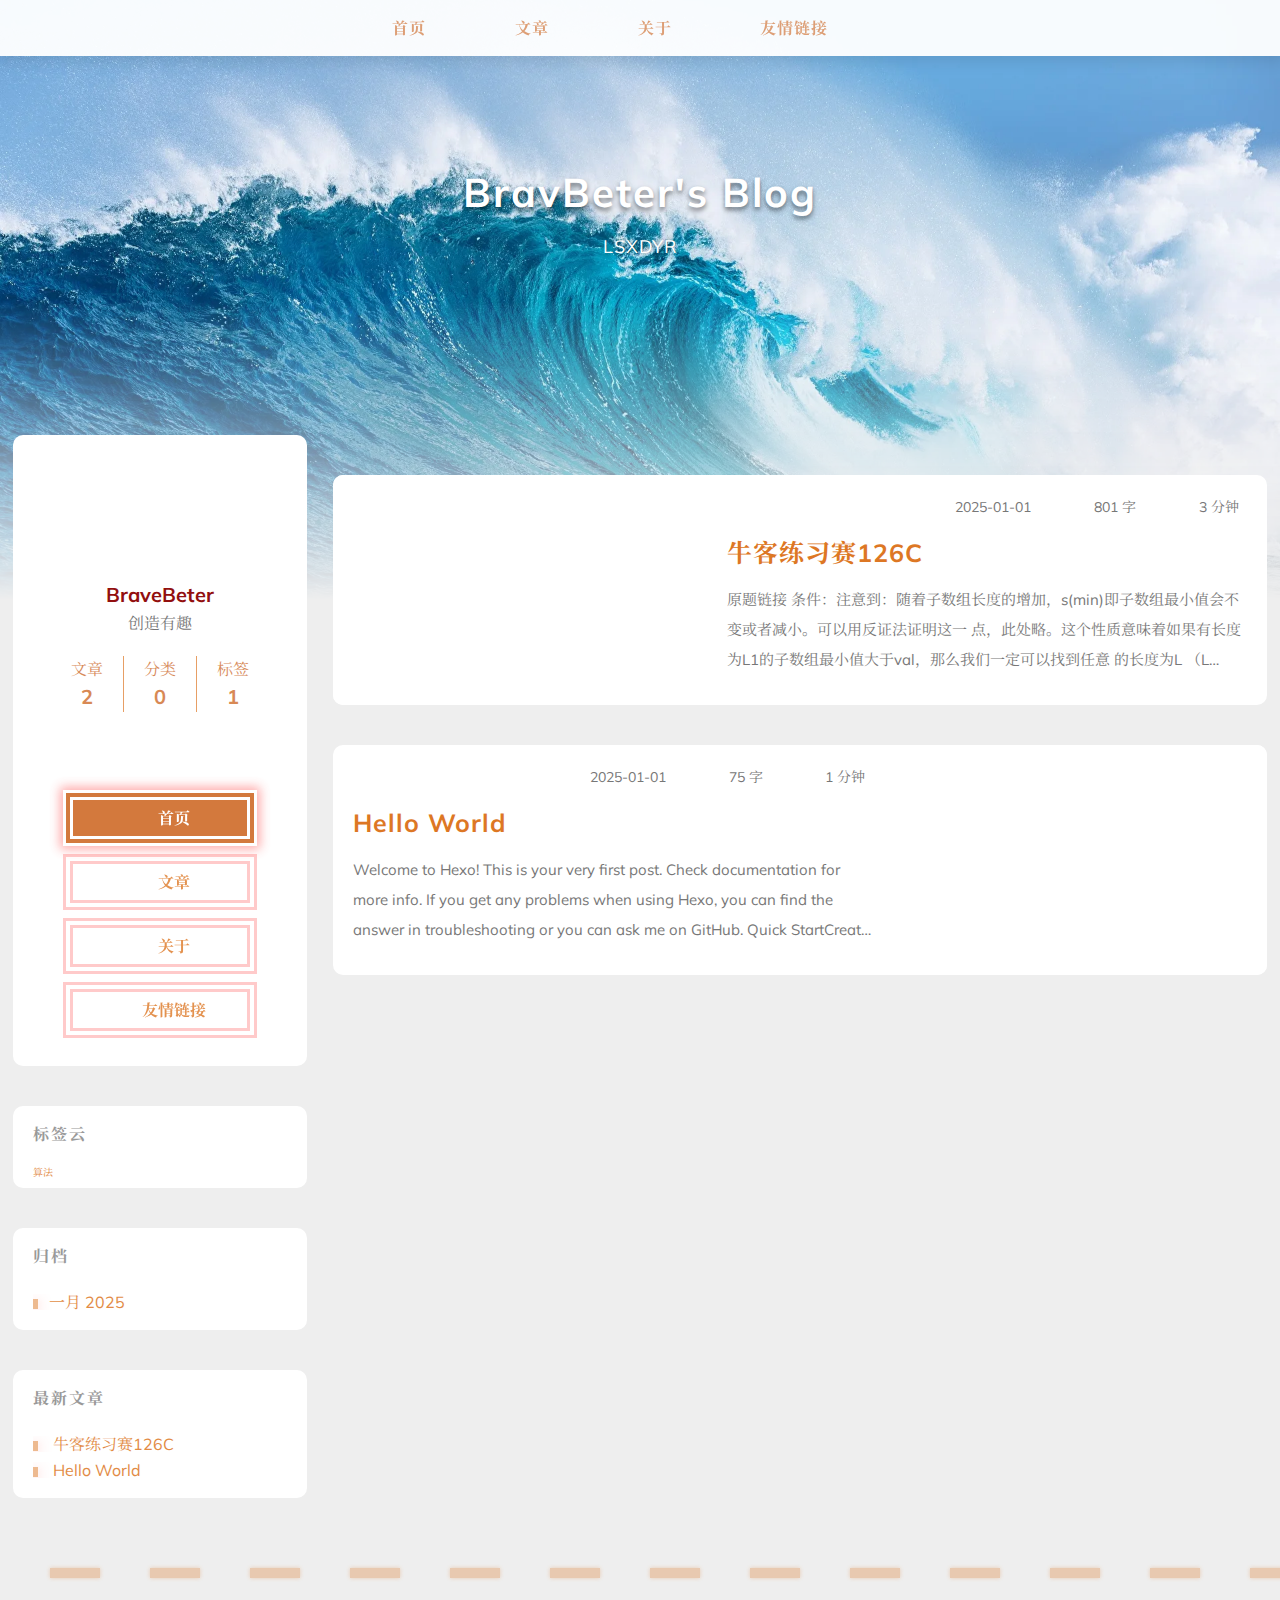
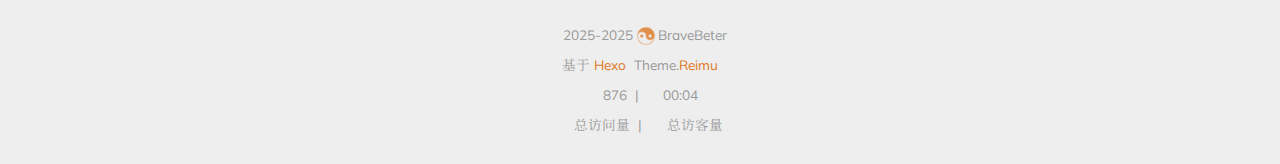
==== index.html @ 33d8ae51 "Site updated: 2025-01-02 17:59:11" ====
<!DOCTYPE html>
  <html lang="zh-CN"  >
  <head>
  <meta charset="utf-8">
  
  <script src="https://www.googletagmanager.com/gtag/js?id=true"></script>
  <script data-pjax>
    window.dataLayer = window.dataLayer || [];

    function gtag() {
      dataLayer.push(arguments);
    }

    gtag('js', new Date());
    gtag('config', 'true');
  </script>


  
  <script>
    (function(c,l,a,r,i,t,y){
        c[a]=c[a]||function(){(c[a].q=c[a].q||[]).push(arguments)};
        t=l.createElement(r);t.async=1;t.src="https://www.clarity.ms/tag/"+i;
        y=l.getElementsByTagName(r)[0];y.parentNode.insertBefore(t,y);
    })(window, document, "clarity", "script", "true");
  </script>


  
  <script async src="https://hm.baidu.com/hm.js?true"></script>
  <script data-pjax>
    var _hmt = _hmt || [];
    _hmt.push(["_trackPageview", location.pathname]);
  </script>


  <script>window.REIMU_CONFIG = {};window.REIMU_CONFIG.icon_font = '4552607_tq6stt6tcg';window.REIMU_CONFIG.clipboard_tips = {"success":"复制成功(*^▽^*)","fail":"复制失败 (ﾟ⊿ﾟ)ﾂ","copyright":{"enable":true,"count":50,"content":"本文版权：本博客所有文章除特别声明外，均采用 BY-NC-SA 许可协议。转载请注明出处！"}};window.REIMU_CONFIG.outdate = {"enable":true,"daysAgo":180,"message":"本文最后更新于 {time}，请注意文中内容可能已经发生变化。"};window.REIMU_CONFIG.code_block = {"expand":true};</script>
  
  <title>
    
    BravBeter&#39;s Blog
  </title>
  <meta name="viewport" content="width=device-width, initial-scale=1, shrink-to-fit=no">
  <link rel="preconnect" href="https://fonts.gstatic.com/" crossorigin><link rel="preload" as="style" href="https://fonts.googleapis.com/css?family=Mulish:400,400italic,700,700italic%7CNoto%20Serif%20SC:400,400italic,700,700italic&display=swap"><link rel="stylesheet" href="https://fonts.googleapis.com/css?family=Mulish:400,400italic,700,700italic%7CNoto%20Serif%20SC:400,400italic,700,700italic&display=swap" media="print" onload="this.media&#x3D;&#39;all&#39;">
  
    <link rel="preload" href="//at.alicdn.com/t/c/font_4552607_tq6stt6tcg.woff2" as="font" type="font/woff2" crossorigin="anonymous">
  
  
    
<link rel="stylesheet" href="/css/loader.css">

  
  
    <meta name="description" content="创造有趣">
<meta property="og:type" content="website">
<meta property="og:title" content="BravBeter&#39;s Blog">
<meta property="og:url" content="http://www.bravebeter.com/index.html">
<meta property="og:site_name" content="BravBeter&#39;s Blog">
<meta property="og:description" content="创造有趣">
<meta property="og:locale" content="zh_CN">
<meta property="og:image" content="http://www.bravebeter.com/images/banner.webp">
<meta property="article:author" content="BraveBeter">
<meta property="article:tag" content="create something interesting">
<meta name="twitter:card" content="summary">
<meta name="twitter:image" content="http://www.bravebeter.com/images/banner.webp">
  
  
    <link rel="alternate" href="/atom.xml" title="BravBeter's Blog" type="application/atom+xml">
  
  
    <link rel="shortcut icon" href="/images/favicon.ico">
  
  
<link rel="stylesheet" href="/css/style.css">

  <link rel="preload" href="https://npm.webcache.cn/photoswipe@5.4.4/dist/photoswipe.css" as="style" onload="this.onload=null;this.rel='stylesheet'">
  
  
  
  
  
    
<link rel="stylesheet" href="https://npm.webcache.cn/@reimujs/aos@0.1.0/dist/aos.css">

  
  
    
<link rel="stylesheet" href="https://npm.webcache.cn/aplayer@1.10.1/dist/APlayer.min.css">

  
<meta name="generator" content="Hexo 7.3.0"></head>

  <body>
    
  <div id='loader'>
    <div class="loading-left-bg loading-bg"></div>
    <div class="loading-right-bg loading-bg"></div>
    <div class="spinner-box">
      <div class="loading-taichi">
        
          <svg width="150" height="150" viewBox="0 0 1024 1024" class="icon" version="1.1" xmlns="https://www.w3.org/2000/svg" shape-rendering="geometricPrecision">
            <path d="M303.5 432A80 80 0 0 1 291.5 592A80 80 0 0 1 303.5 432z" fill="var(--red-1, #ff5252)" />
            <path d="M512 65A447 447 0 0 1 512 959L512 929A417 417 0 0 0 512 95A417 417 0 0 0 512 929L512 959A447 447 0 0 1 512 65z 
           M512 95A417 417 0 0 1 929 512A208.5 208.5 0 0 1 720.5 720.5L720.5 592A80 80 0 0 0 720.5 432A80 80 0 0 0 720.5 592L720.5 720.5A208.5 208.5 0 0 1 512 512A208.5 208.5 0 0 0 303.5 303.5A208.5 208.5 0 0 0 95 512A417 417 0 0 1 512 95z" fill="var(--red-1, #ff5252)" />
          </svg>
        
      </div>
      <div class="loading-word">呼呼呼...</div>
    </div>
  </div>
  </div>
  <script>
    var time = null;
    var startLoading = () => {
      time = Date.now();
      document.getElementById('loader').classList.remove("loading");
    }
    var endLoading = () => {
      if (!time) {
        document.body.style.overflow = 'auto';
        document.getElementById('loader').classList.add("loading");
      } else {
        if (Date.now() - time > 500) {
          time = null;
          document.body.style.overflow = 'auto';
          document.getElementById('loader').classList.add("loading");
        } else {
          setTimeout(endLoading, 500 - (Date.now() - time));
          time = null;
        }
      }
    }
    window.addEventListener('DOMContentLoaded', endLoading);
    document.getElementById('loader').addEventListener('click', endLoading);
  </script>

<div id="copy-tooltip" style="pointer-events: none; opacity: 0; transition: all 0.2s ease; position: fixed;top: 50%;left: 50%;z-index: 999;transform: translate(-50%, -50%);color: white;background: rgba(0, 0, 0, 0.5);padding: 10px 15px;border-radius: 10px;">
</div>


    <div id="container">
      <div id="wrap">
        <div id="header-nav">
  <nav id="main-nav">
    
      
        <span class="main-nav-link-wrap">
          <div class="main-nav-icon icon rotate">
            &#xe62b;
          </div>
          <a class="main-nav-link" href="/">首页</a>
        </span>
      
        <span class="main-nav-link-wrap">
          <div class="main-nav-icon icon rotate">
            &#xe62b;
          </div>
          <a class="main-nav-link" href="/archives">文章</a>
        </span>
      
        <span class="main-nav-link-wrap">
          <div class="main-nav-icon icon rotate">
            &#xe62b;
          </div>
          <a class="main-nav-link" href="/about">关于</a>
        </span>
      
        <span class="main-nav-link-wrap">
          <div class="main-nav-icon icon rotate">
            &#xe62b;
          </div>
          <a class="main-nav-link" href="/friend">友情链接</a>
        </span>
      
    
    <a id="main-nav-toggle" class="nav-icon"></a>
  </nav>
  <nav id="sub-nav">
    
      <a id="nav-rss-link" class="nav-icon" href="/atom.xml" title="RSS 订阅" target="_blank"></a>
    
    
    
  </nav>
</div>
<header id="header">
  
    <picture>
      
    </picture>
    
      <img fetchpriority="high" src="/images/Ocean.webp" alt="">
    
  
  <div id="header-outer">
    <div id="header-title">
      
        
        
          <a href="/" id="logo">
            <h1 data-aos="slide-up">BravBeter&#39;s Blog</h1>
          </a>
        
      
      
        
        <h2 id="subtitle-wrap" data-aos="slide-down">
          
            <a href="/" id="subtitle">LSXDYR</a>
          
        </h2>
      
    </div>
  </div>
</header>

        <div id="content" class="sidebar-left"  >
          <aside id="sidebar">
  
    <div id="aplayer" theme="var(--color-link)" data-aos="fade-up"></div>
  
  
  <div class="sidebar-wrapper ">
    <div class="sidebar-wrap" data-aos="fade-up">
      
        <div class="sidebar-author">
  <img data-src="/avatar/dihuang.webp" data-sizes="auto" alt="BraveBeter" class="lazyload">
  <div class="sidebar-author-name">BraveBeter</div>
  <div class="sidebar-description">创造有趣</div>
</div>
<div class="sidebar-state">
  <div class="sidebar-state-article">
    <div>文章</div>
    <div class="sidebar-state-number">2</div>
  </div>
  <div class="sidebar-state-category">
    <div>分类</div>
    <div class="sidebar-state-number">0</div>
  </div>
  <div class="sidebar-state-tag">
    <div>标签</div>
    <div class="sidebar-state-number">1</div>
  </div>
</div>
<div class="sidebar-social">
  
    <div class="icon-github sidebar-social-icon">
      <a href=https://github.com/Luanxiaorui itemprop="url" target="_blank" aria-label="github" rel="noopener external nofollow noreferrer"></a>
    </div>
  
</div>
<div class="sidebar-menu">
  
    
      <div class="sidebar-menu-link-wrap">
        <a class="sidebar-menu-link-dummy" href="/" aria-label="首页"></a>
        <div class="sidebar-menu-icon icon rotate">
          &#xe62b;
        </div>
        <div class="sidebar-menu-link">首页</div>
      </div>
    
      <div class="sidebar-menu-link-wrap">
        <a class="sidebar-menu-link-dummy" href="/archives" aria-label="文章"></a>
        <div class="sidebar-menu-icon icon rotate">
          &#xe62b;
        </div>
        <div class="sidebar-menu-link">文章</div>
      </div>
    
      <div class="sidebar-menu-link-wrap">
        <a class="sidebar-menu-link-dummy" href="/about" aria-label="关于"></a>
        <div class="sidebar-menu-icon icon rotate">
          &#xe62b;
        </div>
        <div class="sidebar-menu-link">关于</div>
      </div>
    
      <div class="sidebar-menu-link-wrap">
        <a class="sidebar-menu-link-dummy" href="/friend" aria-label="友情链接"></a>
        <div class="sidebar-menu-icon icon rotate">
          &#xe62b;
        </div>
        <div class="sidebar-menu-link">友情链接</div>
      </div>
    
  
</div>

      
      
    </div>
  </div>

  <div class="sidebar-widget">
  
    
      

    
      
  <div class="widget-wrapper">
    <div class="widget-wrap" data-aos="fade-up">
      <h3 class="widget-title">标签云</h3>
      <div class="widget tagcloud">
        <a href="/tags/%E7%AE%97%E6%B3%95/" style="font-size: 10px;">算法</a>
      </div>
    </div>
  </div>


    
      
  <div class="widget-wrapper">
    <div class="widget-wrap" data-aos="fade-up">
      <h3 class="widget-title">归档</h3>
      <div class="widget">
        <ul class="archive-list"><li class="archive-list-item"><a class="archive-list-link" href="/archives/2025/01/">一月 2025</a></li></ul>
      </div>
    </div>
  </div>


    
      
  <div class="widget-wrapper">
    <div class="widget-wrap" data-aos="fade-up">
      <h3 class="widget-title">最新文章</h3>
      <div class="widget">
        <ul>
          
            <li>
              <a href="/2025/01/01/%E7%89%9B%E5%AE%A2%E7%BB%83%E4%B9%A0%E8%B5%9B126C/?">牛客练习赛126C</a>
            </li>
          
            <li>
              <a href="/2025/01/01/hello-world/?">Hello World</a>
            </li>
          
        </ul>
      </div>
    </div>
  </div>


    
  
  </div>
</aside>

          <section id="main">
  
    <div class="post-categories-wrapper" data-aos="fade-up">
      
        
      
        
      
    </div>
  
  
    <div class="post-wrapper">
  <div class="post-wrap-left" data-aos="fade-up">
    
      <a class="post-link" href="/2025/01/01/%E7%89%9B%E5%AE%A2%E7%BB%83%E4%B9%A0%E8%B5%9B126C/?" aria-label="牛客练习赛126C"></a>
    
    
    <div class="post-cover-left">
      
        <img data-src="/images/windows.webp" data-sizes="auto" alt="牛客练习赛126C" class="lazyload">
      
    </div>
    <div class="post-info">
      <div class="post-meta">
        <span><span class="icon-calendar"></span>2025-01-01</span>
        <span><span class="icon-pencil"></span>801 字</span>
        <span><span class="icon-clock"></span>3 分钟</span>
      </div>
      <h2 class="post-title">牛客练习赛126C</h2>
      <article class="post-article">
        
           原题链接 条件：注意到：随着子数组长度的增加，s(min)即子数组最小值会不变或者减小。可以用反证法证明这一    点，此处略。这个性质意味着如果有长度为L1的子数组最小值大于val，那么我们一定可以找到任意    的长度为L （L &amp;lt;&amp;#x3D; L1）且最小值大于val的子数组。
思路：我们不是直接求出对于任一长度为L的子数组的最大min(s),而是对于每一个nums[i]，以下标i开始往两边寻找，能维持最小值为nums[i]的最大子数组长度。这个可以通过单调栈来处理,寻找对于nums[i]左右两边第一个小于nums[i]的数记录其下标，然后求出对于每个i所能维持的最大长度存入re
        
      </article>
    </div>
  </div>
</div>
  
    <div class="post-wrapper">
  <div class="post-wrap-right" data-aos="fade-up">
    
      <a class="post-link" href="/2025/01/01/hello-world/?" aria-label="Hello World"></a>
    
    
    <div class="post-cover-right">
      
        <img data-src="/images/sky.webp" data-sizes="auto" alt="Hello World" class="lazyload">
      
    </div>
    <div class="post-info">
      <div class="post-meta">
        <span><span class="icon-calendar"></span>2025-01-01</span>
        <span><span class="icon-pencil"></span>75 字</span>
        <span><span class="icon-clock"></span>1 分钟</span>
      </div>
      <h2 class="post-title">Hello World</h2>
      <article class="post-article">
        
          Welcome to Hexo! This is your very first post. Check documentation for more info. If you get any problems when using Hexo, you can find the answer in troubleshooting or you can ask me on GitHub.
Quick StartCreate a new post1$ hexo new &amp;quot;My New Post&amp;quot;

More info: Writing
Run server1$ hexo ser
        
      </article>
    </div>
  </div>
</div>
  



</section>
        </div>
        
        
        <footer id="footer">
  <div style="width: 100%; overflow: hidden">
    <div class="footer-line"></div>
  </div>
  <div id="footer-info">
    
    <div>
      <span class="icon-copyright"></span>
      2025-2025
      <span class="footer-info-sep rotate"></span>
      BraveBeter
    </div>
    
      <div>
        基于&nbsp;<a href="https://hexo.io/" rel="noopener external nofollow noreferrer" target="_blank">Hexo</a>&nbsp;
        Theme.<a href="https://github.com/D-Sketon/hexo-theme-reimu" rel="noopener external nofollow noreferrer" target="_blank">Reimu</a>
      </div>
    
    
      <div>
        <span class="icon-brush"></span>
        876
        &nbsp;|&nbsp;
        <span class="icon-coffee"></span>
        00:04
      </div>
    
    
    
    
      <div>
        <span class="icon-eye"></span>
        <span id="busuanzi_container_site_pv">总访问量&nbsp;<span id="busuanzi_value_site_pv"></span></span>
        &nbsp;|&nbsp;
        <span class="icon-user"></span>
        <span id="busuanzi_container_site_uv">总访客量&nbsp;<span id="busuanzi_value_site_uv"></span></span>
      </div>
    
  </div>
</footer>

        
          <div class="sidebar-top">
            <div class="sidebar-top-taichi rotate"></div>
            <div class="arrow-up"></div>
          </div>
        
        <div id="mask" class="hide"></div>
      </div>
      <nav id="mobile-nav">
  <div class="sidebar-wrap">
    
      <div class="sidebar-author">
  <img data-src="/avatar/dihuang.webp" data-sizes="auto" alt="BraveBeter" class="lazyload">
  <div class="sidebar-author-name">BraveBeter</div>
  <div class="sidebar-description">创造有趣</div>
</div>
<div class="sidebar-state">
  <div class="sidebar-state-article">
    <div>文章</div>
    <div class="sidebar-state-number">2</div>
  </div>
  <div class="sidebar-state-category">
    <div>分类</div>
    <div class="sidebar-state-number">0</div>
  </div>
  <div class="sidebar-state-tag">
    <div>标签</div>
    <div class="sidebar-state-number">1</div>
  </div>
</div>
<div class="sidebar-social">
  
    <div class="icon-github sidebar-social-icon">
      <a href=https://github.com/Luanxiaorui itemprop="url" target="_blank" aria-label="github" rel="noopener external nofollow noreferrer"></a>
    </div>
  
</div>
<div class="sidebar-menu">
  
    
      <div class="sidebar-menu-link-wrap">
        <a class="sidebar-menu-link-dummy" href="/" aria-label="首页"></a>
        <div class="sidebar-menu-icon icon rotate">
          &#xe62b;
        </div>
        <div class="sidebar-menu-link">首页</div>
      </div>
    
      <div class="sidebar-menu-link-wrap">
        <a class="sidebar-menu-link-dummy" href="/archives" aria-label="文章"></a>
        <div class="sidebar-menu-icon icon rotate">
          &#xe62b;
        </div>
        <div class="sidebar-menu-link">文章</div>
      </div>
    
      <div class="sidebar-menu-link-wrap">
        <a class="sidebar-menu-link-dummy" href="/about" aria-label="关于"></a>
        <div class="sidebar-menu-icon icon rotate">
          &#xe62b;
        </div>
        <div class="sidebar-menu-link">关于</div>
      </div>
    
      <div class="sidebar-menu-link-wrap">
        <a class="sidebar-menu-link-dummy" href="/friend" aria-label="友情链接"></a>
        <div class="sidebar-menu-icon icon rotate">
          &#xe62b;
        </div>
        <div class="sidebar-menu-link">友情链接</div>
      </div>
    
  
</div>

    
  </div>
  
</nav>

    </div>
    
    
<script src="https://npm.webcache.cn/lazysizes@5.3.2/lazysizes.min.js" integrity="sha384-3gT&#x2F;vsepWkfz&#x2F;ff7PpWNUeMzeWoH3cDhm&#x2F;A8jM7ouoAK0&#x2F;fP&#x2F;9bcHHR5kHq2nf+e" crossorigin="anonymous"></script>


<script src="https://npm.webcache.cn/clipboard@2.0.11/dist/clipboard.min.js" integrity="sha384-J08i8An&#x2F;QeARD9ExYpvphB8BsyOj3Gh2TSh1aLINKO3L0cMSH2dN3E22zFoXEi0Q" crossorigin="anonymous"></script>



<script src="/js/script.js"></script>



  
<script src="/js/aos.js"></script>

  <script>
    var aosInit = () => {
      AOS.init({
        duration: 1000,
        easing: "ease",
        once: true,
        offset: 50,
      });
    };
    if (document.readyState === 'loading') {
      document.addEventListener('DOMContentLoaded', aosInit);
    } else {
      aosInit();
    }
  </script>



<script src="/js/pjax_script.js" data-pjax></script>







  
<script src="https://npm.webcache.cn/mouse-firework@0.0.6/dist/index.umd.js" integrity="sha384-vkGvf25gm1C1PbcoD5dNfc137HzNL&#x2F;hr1RKA5HniJOaawtvUmH5lTVFgFAruE9Ge" crossorigin="anonymous"></script>

  <script>
    window.firework && window.firework(JSON.parse('{"excludeElements":["a","button"],"particles":[{"shape":"circle","move":["emit"],"easing":"easeOutExpo","colors":["#ff5252","#ff7c7c","#ffafaf","#ffd0d0"],"number":20,"duration":[1200,1800],"shapeOptions":{"radius":[16,32],"alpha":[0.3,0.5]}},{"shape":"circle","move":["diffuse"],"easing":"easeOutExpo","colors":["#ff0000"],"number":1,"duration":[1200,1800],"shapeOptions":{"radius":20,"alpha":[0.2,0.5],"lineWidth":6}}]}'))
  </script>









  
<script src="https://npm.webcache.cn/quicklink@2.3.0/dist/quicklink.umd.js" integrity="sha384-aD7FsuQkS1ohgFKY41fJfeA+Wd&#x2F;QRNnrOd9Bs58K3FzKdJJv8yPnYU8Tnp5z1agS" crossorigin="anonymous"></script>

  <script data-pjax>
    window.quicklink?.listen({
      timeout: 3000,
      priority: true,
      ignores: []
    });
  </script>


<div id="lazy-script">
  <div>
    
    
      
    
    
  </div>
</div>


  <script>
    console.log(String.raw`%c 
 ______     ______     __     __    __     __  __    
/\  == \   /\  ___\   /\ \   /\ "-./  \   /\ \/\ \   
\ \  __<   \ \  __\   \ \ \  \ \ \-./\ \  \ \ \_\ \  
 \ \_\ \_\  \ \_____\  \ \_\  \ \_\ \ \_\  \ \_____\ 
  \/_/ /_/   \/_____/   \/_/   \/_/  \/_/   \/_____/ 
                                                  
`,'color: #ff5252;')
    console.log('%c Theme.Reimu v' + '1.2.0' + ' %c https://github.com/D-Sketon/hexo-theme-reimu ', 'color: white; background: #ff5252; padding:5px 0;', 'padding:4px;border:1px solid #ff5252;')
  </script>
  

<script data-pjax>
  var updateTime = _$('#post-update-time')?.innerHTML;

  if (updateTime) {
    const update = new Date(updateTime);
    const now = new Date();
    const diff = now - update;
    const days = diff / 86400000;
    const { daysAgo, message: template } = window.REIMU_CONFIG.outdate;
    if (days >= daysAgo) {
      const message = template.replace(/{time}/, updateTime);
      const blockquote = _$('#outdate-blockquote');
      if (blockquote) {
        blockquote.querySelector('p').innerText = message;
        blockquote.style.display = 'block';
      }
    }
  }
</script>


  
<script src="https://npm.webcache.cn/busuanzi@2.3.0/bsz.pure.mini.js" integrity="sha384-0M75wtSkhjIInv4coYlaJU83+OypaRCIq2SukQVQX04eGTCBXJDuWAbJet56id+S" crossorigin="anonymous" async></script>




<script>
  if ('serviceWorker' in navigator) {
    navigator.serviceWorker.getRegistrations().then((registrations) => {
      for (let registration of registrations) {
        registration.unregister();
      }
    });
  }
</script>





  
<script src="https://npm.webcache.cn/aplayer@1.10.1/dist/APlayer.min.js" integrity="sha384-gdGYZwHnfJM54evoZhpO0s6ZF5BQiybkiyW7VXr+h5UfruuRL&#x2F;aORyw+5+HZoU6e" crossorigin="anonymous"></script>

  
    <script>
      const ap = new APlayer({
        container: document.getElementById('aplayer'),
        audio: [{"name":"Riptide","artist":"the chainsmokers","url":"The Chainsmokers - Riptide.mp3","cover":"images/riptide.jpg"}] || [],
        fixed: null || false,
        autoplay: null || false,
        loop: '' || 'all',
        order: '' || 'list',
        preload: '' || 'auto',
        volume: null || 0.7,
        mutex: null || true,
        listFolded: null || false,
      });
    </script>
  



  </body>
  </html>
---- css/loader.css ----
[data-theme="dark"] #loader .loading-bg {
  background-color: rgba(37,37,37,0.9);
}
[data-theme="dark"] #loader .spinner-box .loading-word {
  color: var(--red-1, #ff5252);
}
#loader .loading-bg {
  position: fixed;
  z-index: 1000;
  width: 50%;
  height: 100%;
  background-color: rgba(255,255,255,0.9);
  transition: 0.8s;
}
#loader .loading-right-bg {
  right: 0;
}
#loader .spinner-box {
  position: fixed;
  z-index: 1001;
  display: flex;
  justify-content: center;
  align-items: center;
  width: 100%;
  height: 100vh;
  opacity: 1;
  transition: 0.5s;
}
#loader .spinner-box .loading-taichi {
  opacity: 0.8;
  animation: rotate-all 2s linear infinite;
}
#loader .spinner-box .loading-word {
  position: absolute;
  color: var(--red-1, #ff5252);
  top: calc(50% + 110px);
  left: 50%;
  transform: translate(-50%, -50%);
  font: 700 1.2rem Mulish, 'Noto Serif SC', 'Noto Serif JP', -apple-system, 'PingFang SC', 'Microsoft YaHei', sans-serif;
}
#loader.loading .loading-left-bg {
  transform: translate(-100%, 0);
}
#loader.loading .loading-right-bg {
  transform: translate(100%, 0);
}
#loader.loading .spinner-box {
  opacity: 0;
  visibility: hidden;
}
@keyframes rotate-all {
  100% {
    transform: rotate(360deg);
  }
}
---- css/style.css ----
:root {
  --red-0: #c8580d;
  --red-1: #dd7724;
  --red-2: #920f0f;
  --red-3: #eeffaf;
  --red-4: #3d075b;
  --red-5: #9e1e07;
  --red-5-5: #e8930c;
  --red-6: #120a40;
  --grey-9: #999;
  --grey-7: #777;
  --color-archive-year: #000;
  --color-default: #555;
  --color-border: var(--red-3);
  --color-link: var(--red-1);
  --color-background: #eee;
  --color-code-background: #f5f5f5;
  --color-header-background: rgba(255,255,255,0.9);
  --color-footer-background: #fff;
  --color-mobile-nav-background: #fff;
  --color-wrap: #fff;
  --color-sticky: #fff;
  --color-h2-border: #eee;
  --color-meta-shadow: var(--red-6);
  --color-hover-shadow: rgba(150,150,150,0.1);
  --color-h2-after: var(--red-1);
  --color-red-6-shadow: rgba(255,78,78,0.6);
  --color-red-3-shadow: rgba(255,78,78,0.3);
  --highlight-nav: #e6e6e6;
  --highlight-scrollbar: #d6d6d6;
  --highlight-background: #f7f7f7;
  --highlight-current-line: #dadada;
  --highlight-selection: #e9e9e9;
  --highlight-foreground: #4d4d4d;
  --highlight-comment: #7d7d7d;
  --highlight-red: #c8362b;
  --highlight-orange: #b66014;
  --highlight-yellow: #cb911d;
  --highlight-green: #2ea52e;
  --highlight-aqua: #479d9d;
  --highlight-blue: #1973b8;
  --highlight-purple: #7135ac;
  --cursor-default: url("../images/cursor/reimu-cursor-default.png"), auto;
  --cursor-pointer: url("../images/cursor/reimu-cursor-pointer.png"), pointer;
  --cursor-text: url("../images/cursor/reimu-cursor-text.png"), text;
  --footer-icon: url("../images/taichi.png");
  --sponsor-icon: url("../images/taichi.png");
  --top-icon: url("../images/taichi.png");
}
[data-theme="dark"]:root {
  --red-0: var(--red-1);
  --red-4: rgba(255,208,208,0.5);
  --red-5: rgba(255,228,228,0.2);
  --red-5-5: rgba(255,236,236,0.1);
  --red-6: rgba(255,243,243,0.2);
  --color-archive-year: #999;
  --color-default: #999;
  --color-border: var(--red-5);
  --color-background: #21252b;
  --color-code-background: rgba(232,232,232,0.1);
  --color-header-background: #222;
  --color-footer-background: #21252b;
  --color-mobile-nav-background: #21252b;
  --color-wrap: #272b30;
  --color-h2-border: #47474a;
  --color-meta-shadow: rgba(0,0,0,0.2);
  --color-hover-shadow: rgba(0,0,0,0.2);
  --highlight-nav: #2e353f;
  --highlight-scrollbar: #454d59;
  --highlight-background: #22272e;
  --highlight-current-line: #393939;
  --highlight-selection: #515151;
  --highlight-foreground: #ccc;
  --highlight-comment: #999;
  --highlight-red: #f47067;
  --highlight-orange: #f69d50;
  --highlight-yellow: #fc6;
  --highlight-green: #9c9;
  --highlight-aqua: #6cc;
  --highlight-blue: #54b6ff;
  --highlight-purple: #dcbdfb;
}
[data-theme="dark"]:root img {
  filter: brightness(70%);
}
[data-theme="dark"]:root .pswp__img {
  opacity: 1;
  filter: none;
  animation: none;
}
[data-theme="dark"]:root img.lazyloaded {
  opacity: 1;
  animation: blur-darken 0.8s ease-in-out forwards;
}
body [data-aos='fade-up'] {
  transform: translate3d(0, 30px, 0);
}
body [data-aos='zoom-in'] {
  transform: scale(0.8);
}
[data-aos^=fade],
[data-aos^=zoom] {
  transition-property: all !important;
}
@keyframes blur {
  0% {
    filter: blur(10px);
  }
  to {
    filter: blur(0);
  }
}
@keyframes blur-darken {
  0% {
    filter: blur(10px) brightness(70%);
  }
  to {
    filter: blur(0) brightness(70%);
  }
}
@keyframes rotate-all {
  100% {
    transform: rotate(360deg);
  }
}
@keyframes transform-all {
  100% {
    transform: translateX(-100px);
  }
}
.article-entry h1 {
  font-size: 2em;
}
.article-entry h2 {
  font-size: 1.5em;
  position: relative;
}
.article-entry h2:before {
  content: "";
  position: absolute;
  width: 100%;
  border-bottom: 1px solid var(--color-h2-border);
  bottom: -15px;
  box-sizing: unset;
  transition: 1s;
}
.article-entry h2:after {
  content: "";
  position: absolute;
  background: var(--color-h2-after);
  width: 1em;
  height: 7px;
  bottom: -18px;
  left: 0;
  border-radius: 10px;
  box-shadow: 0 2px 12px var(--color-red-6-shadow);
  transition: 0.3s;
}
.article-entry h2:hover:after {
  width: 3em;
}
.article-entry h3 {
  font-size: 1.3em;
}
.article-entry h4 {
  font-size: 1.2em;
}
.article-entry h5 {
  font-size: 1em;
}
.article-entry h6 {
  font-size: 1em;
  color: var(--grey-9);
}
.article-entry hr {
  margin: 10px 0;
  opacity: 0.3;
  height: 4px;
  background-image: linear-gradient(to right, var(--red-0) 50%, transparent 0%);
  background-size: 50px 4px;
  background-repeat: repeat-x;
  border: none;
  filter: drop-shadow(0px 0px 2px var(--red-1));
  transition: opacity 0.3s;
}
.article-entry hr:hover {
  opacity: 0.5;
}
.article-entry strong {
  font-weight: bold;
}
.article-entry em,
.article-entry cite {
  font-style: italic;
}
.article-entry sup,
.article-entry sub {
  font-size: 0.75em;
  line-height: 0;
  position: relative;
  vertical-align: baseline;
}
.article-entry sup {
  top: -0.5em;
}
.article-entry sub {
  bottom: -0.2em;
}
.article-entry small {
  font-size: 0.85em;
}
.article-entry acronym,
.article-entry abbr {
  text-decoration: none;
  border-bottom: 1px dotted;
}
.article-entry ul,
.article-entry ol,
.article-entry dl {
  margin: 0 20px;
  line-height: 1.8em;
}
.article-entry ul ul,
.article-entry ol ul,
.article-entry ul ol,
.article-entry ol ol {
  margin-top: 0;
  margin-bottom: 0;
}
.article-entry ul {
  list-style: disc;
}
.article-entry ol {
  list-style: decimal;
}
.article-entry dt {
  font-weight: bold;
}
@font-face {
  font-family: "iconfont";
  src: url("//at.alicdn.com/t/c/font_4552607_tq6stt6tcg.woff2") format('woff2');
  font-display: swap;
}
.tag-wrap .archives-tag-list-link:before {
  font-family: "iconfont";
  content: "\e622";
}
.category-wrap .archives-category-list-link:before {
  font-family: "iconfont";
  content: "\e604";
}
.article-date-link:before {
  font-family: "iconfont";
  content: "\e606";
}
.article-category-link:before {
  font-family: "iconfont";
  content: "\e604";
}
.article-tag-list-link:before {
  font-family: "iconfont";
  content: "\e622";
}
.article-comment-link:before {
  font-family: "iconfont";
  content: "\e608";
}
.icon-copyright:before {
  font-family: "iconfont";
  content: "\e60a";
}
.icon-brush:before {
  font-family: "iconfont";
  content: "\e618";
}
.icon-coffee:before {
  font-family: "iconfont";
  content: "\e607";
}
.icon-eye:before {
  font-family: "iconfont";
  content: "\e60f";
}
.icon-user:before {
  font-family: "iconfont";
  content: "\e628";
}
#main-nav-toggle:before {
  font-family: "iconfont";
  content: "\e62f";
}
#nav-rss-link:before {
  font-family: "iconfont";
  content: "\e61f";
}
#nav-search-btn:before {
  font-family: "iconfont";
  content: "\e631";
}
#nav-sun-btn:before {
  font-family: "iconfont";
  content: "\e621";
}
#nav-moon-btn:before {
  font-family: "iconfont";
  content: "\e617";
}
.icon-copy:before {
  font-family: "iconfont";
  content: "\e60c";
}
.icon-chevron-down:before {
  font-family: "iconfont";
  content: "\e609";
}
.icon-check:before {
  font-family: "iconfont";
  content: "\e636";
}
.icon-times:before {
  font-family: "iconfont";
  content: "\e637";
}
.post-meta .icon-calendar:before {
  font-family: "iconfont";
  content: "\e605";
}
.post-meta .icon-pencil:before {
  font-family: "iconfont";
  content: "\e61b";
}
.post-meta .icon-clock:before {
  font-family: "iconfont";
  content: "\e613";
}
.post-sticky:before {
  font-family: "iconfont";
  content: "\e627";
}
.reimu-popup .popup-btn-close:before {
  font-family: "iconfont";
  content: "\e626";
}
.reimu-search-input-icon:before {
  font-family: "iconfont";
  content: "\e631";
}
.ais-pagination--item__previous a:before {
  font-family: "iconfont";
  content: "\e601";
}
.ais-pagination--item__next a:before {
  font-family: "iconfont";
  content: "\e630";
}
.icon-github:before {
  content: "\e619";
}
.sidebar-btn-wrapper .sidebar-toc-btn:before {
  font-family: "iconfont";
  content: "\e633";
}
.sidebar-btn-wrapper .sidebar-common-btn:before {
  font-family: "iconfont";
  content: "\e632";
}
.sidebar-top .arrow-up:before {
  font-family: "iconfont";
  content: "\e634";
}
.icon-link:before {
  font-family: "iconfont";
  content: "\e639";
}
.icon-globe:before {
  font-family: "iconfont";
  content: "\e638";
}
.icon-creative-commons:before {
  font-family: "iconfont";
  content: "\e63a";
}
.icon-taichi:before {
  font-family: "iconfont";
  content: "\e62b";
}
.icon {
  font-family: "iconfont";
}
html,
body,
div,
span,
applet,
object,
iframe,
h1,
h2,
h3,
h4,
h5,
h6,
p,
blockquote,
pre,
a,
abbr,
acronym,
address,
big,
cite,
code,
del,
dfn,
em,
img,
ins,
kbd,
q,
s,
samp,
small,
strike,
strong,
sub,
sup,
tt,
var,
dl,
dt,
dd,
ol,
ul,
li,
fieldset,
form,
label,
legend,
table,
caption,
tbody,
tfoot,
thead,
tr,
th,
td {
  margin: 0;
  padding: 0;
  border: 0;
  outline: 0;
  font-weight: inherit;
  font-style: inherit;
  font-family: inherit;
  font-size: 100%;
  vertical-align: baseline;
}
body {
  line-height: 1;
  color: #000;
  background: #fff;
}
ol,
ul {
  list-style: none;
}
table {
  border-collapse: separate;
  border-spacing: 0;
  vertical-align: middle;
}
caption,
th,
td {
  text-align: left;
  font-weight: normal;
  vertical-align: middle;
}
a img {
  border: none;
}
h1,
h2,
h3,
h4,
h5,
h6 {
  font-family: 'Mulish','Noto Serif SC', '-apple-system','PingFang SC','Microsoft YaHei','sans-serif';
  font-weight: 700;
}
input,
button {
  margin: 0;
  padding: 0;
}
input::-moz-focus-inner,
button::-moz-focus-inner {
  border: 0;
  padding: 0;
}
html,
body,
#container {
  height: 100%;
  scroll-behavior: smooth;
  cursor: var(--cursor-default);
}
body {
  width: 100%;
  background: var(--color-background);
  -webkit-text-size-adjust: 100%;
  -webkit-font-smoothing: antialiased;
  text-size-adjust: 100%;
  font-family: 'Mulish','Noto Serif SC', '-apple-system','PingFang SC','Microsoft YaHei','sans-serif';
  transition: background 1s;
}
body ::selection {
  background: var(--red-1);
  color: #fff;
}
a {
  cursor: var(--cursor-pointer) !important;
}
.site-search input {
  cursor: var(--cursor-text) !important;
}
#main span,
#main p,
#main code,
#main kbd,
#main input,
#main textarea {
  cursor: var(--cursor-text) !important;
}
#main nav span {
  cursor: var(--cursor-default) !important;
}
#container {
  position: relative;
}
.mobile-nav-on {
  overflow: hidden !important;
}
#wrap {
  position: absolute;
  z-index: 1;
  top: 0;
  left: 0;
  height: 100%;
  width: 100%;
  transition: 1s;
  background: var(--color-background);
}
#main {
  padding: 0 10px;
  max-width: 100%;
  box-sizing: border-box;
}
@media screen and (max-width: 959px) {
  #main {
    min-width: 100%;
  }
}
#content {
  position: relative;
  display: flex;
  padding-top: 5px;
  align-items: stretch;
  max-width: 1350px;
  margin: 0 auto;
  overflow: visible;
}
@media screen and (min-width: 960px) {
  .sidebar-left #main,
  .sidebar-right #main {
    padding: 0;
    width: 73%;
    margin: 0 1%;
  }
}
#content.sidebar-right {
  flex-direction: row-reverse;
}
#mask {
  z-index: 1000;
  position: fixed;
  top: 0;
  left: 0;
  width: 100%;
  height: 100%;
  background: rgba(0,0,0,0.3);
  backdrop-filter: blur(3px);
  -webkit-backdrop-filter: blur(3px);
  opacity: 1;
  transition: 0.3s;
}
#mask.hide {
  opacity: 0;
  visibility: hidden;
}
#header {
  min-height: 400px;
  height: 35vh;
  position: relative;
}
#header img {
  position: absolute;
  top: 0;
  left: 0;
  width: 100%;
  height: 150%;
  z-index: -2;
  user-select: none;
  display: block;
  object-fit: cover;
  transition: 0.3s;
  -webkit-mask: linear-gradient(to top, transparent, #fff 50%);
  mask: linear-gradient(to top, transparent, #fff 50%);
}
@media screen and (max-width: 959px) {
  #header img {
    height: 120%;
  }
}
@media screen and (max-width: 767px) {
  #header img {
    height: 100%;
  }
}
#header-outer {
  height: 100%;
  position: relative;
  max-width: 100%;
}
[data-theme="dark"] #header-nav:hover {
  background: var(--color-header-background);
}
#header-nav {
  position: fixed;
  top: 0;
  left: 0;
  right: 0;
  display: flex;
  justify-content: center;
  overflow: hidden;
  background: var(--color-header-background);
  box-shadow: 0 0 15px 5px rgba(0,0,0,0.1);
  transition: background 1s, top 0.3s;
  z-index: 200;
}
#header-nav:hover {
  background: rgba(255,255,255,0.95);
}
#header-nav.header-nav-hidden {
  top: -80px;
}
#header-title {
  font-family: 'Mulish','Noto Serif SC', '-apple-system','PingFang SC','Microsoft YaHei','sans-serif';
  font-weight: 700;
  text-align: center;
  position: absolute;
  top: 50%;
  margin: -20px 2.5% 0;
  width: 95%;
}
#logo,
#subtitle {
  text-decoration: none;
  color: #fff;
}
#logo {
  font-size: 40px;
  font-weight: 700;
  letter-spacing: 2px;
  display: inline-block;
  transform: translateY(-20%);
  text-shadow: 0 0.2rem 0.3rem rgba(0,0,0,0.5);
}
@media screen and (max-width: 959px) {
  #logo {
    font-size: 35px;
  }
}
@media screen and (min-width: 480px) and (max-width: 767px) {
  #logo {
    font-size: 30px;
  }
}
@media screen and (max-width: 479px) {
  #logo {
    font-size: 30px;
  }
}
#subtitle {
  font-size: 18px;
  font-weight: 400;
  letter-spacing: 1px;
  text-shadow: 0 0 5px rgba(0,0,0,0.5);
}
@media screen and (max-width: 959px) {
  #subtitle {
    font-size: 15px;
  }
}
@media screen and (min-width: 480px) and (max-width: 767px) {
  #subtitle {
    font-size: 14px;
  }
}
@media screen and (max-width: 479px) {
  #subtitle {
    font-size: 13px;
  }
}
#subtitle-wrap {
  margin-top: 18px;
}
#main-nav {
  display: flex;
  align-items: center;
}
.nav-icon,
.main-nav-link-wrap,
.main-nav-link,
.main-nav-icon {
  color: var(--red-0);
  opacity: 0.8;
  text-decoration: none;
  transition: 0.2s;
  padding: 20px 15px;
}
.main-nav-link-wrap {
  padding: 0 15px;
  display: flex;
  transition: 0.3s;
}
.main-nav-link-wrap:hover {
  opacity: 1;
}
@media screen and (max-width: 959px) {
  .main-nav-link-wrap {
    padding: 0 10px;
  }
}
@media screen and (max-width: 767px) {
  .main-nav-link-wrap {
    padding: 0 4px;
  }
}
.nav-icon {
  text-align: center;
  font-size: 14px;
  width: 14px;
  height: 14px;
  will-change: transform;
}
.nav-icon:hover {
  opacity: 1;
  transform: scale(1.1);
}
[data-theme="dark"] .main-nav-link,
[data-theme="dark"] .nav-icon,
[data-theme="dark"] .main-nav-link-wrap {
  color: var(--red-2);
}
@media screen and (max-width: 767px) {
  .main-nav-link-wrap {
    display: none;
  }
}
.main-nav-link-wrap:hover .main-nav-icon:before {
  transform: rotate(90deg) scale(1.1);
}
.main-nav-link-wrap:hover .main-nav-icon {
  transform: scale(1.1);
}
.main-nav-link-wrap:hover .main-nav-icon.rotate {
  transform: rotate(90deg) scale(1.1);
}
.main-nav-link {
  letter-spacing: 1px;
  font-weight: 700;
  opacity: 0.7;
}
.main-nav-icon {
  cursor: var(--cursor-pointer);
  padding: 15px 5px;
  display: flex;
  align-items: center;
  font-size: 24px;
  font-weight: 400;
  transition: transform 0.3s;
  will-change: transform;
}
.main-nav-icon.rotate {
  transform: rotate(90deg);
}
.main-nav-icon:before {
  font-size: 24px;
  font-weight: 400;
  transform: rotate(90deg);
  transition: transform 0.3s;
  will-change: transform;
}
#main-nav-toggle {
  display: none;
}
@media screen and (max-width: 767px) {
  #main-nav-toggle {
    display: block;
  }
}
#sub-nav {
  display: flex;
  align-items: center;
}
#nav-sun-btn:before,
#nav-moon-btn:before {
  font-weight: 700;
}
.hr-line {
  margin: 10px 35px;
  opacity: 0.3;
  height: 4px;
  background-image: linear-gradient(to right, var(--red-0) 50%, transparent 0%);
  background-size: 50px 4px;
  background-repeat: repeat-x;
  filter: drop-shadow(0px 0px 2px var(--red-1));
  transition: opacity 0.3s;
}
.hr-line:hover {
  opacity: 0.5;
}
.article-inner {
  background: var(--color-wrap);
  border-radius: 10px;
  overflow: hidden;
  transition: 0.3s;
}
.article-meta {
  display: flex;
  flex-direction: column;
  padding: 20px 35px 0;
}
.article-date-link,
.article-category-link {
  text-decoration: none;
  text-transform: uppercase;
  font-size: 14px;
  color: var(--red-1);
  background: var(--red-5);
  border-radius: 20px;
  padding: 10px 18px;
  margin: 0 12px 1em 0;
  box-shadow: 0 0 5px 3px var(--color-meta-shadow);
  transition: 0.3s;
}
.article-date {
  display: flex;
}
.article-date-link:before {
  margin-right: 10px;
}
.article-category {
  display: flex;
  flex-wrap: wrap;
}
.article-category-link:before {
  font-weight: 700;
  margin-right: 10px;
}
.article-entry {
  color: var(--color-default);
  padding: 0 35px;
}
.article-entry:before,
.article-entry:after {
  content: "";
  display: table;
}
.article-entry:after {
  clear: both;
}
@media screen and (max-width: 767px) {
  .article-entry {
    padding: 0 20px;
  }
}
.article-entry p,
.article-entry table {
  line-height: 1.8em;
  margin: 1.8em 0;
}
.article-entry h1,
.article-entry h2,
.article-entry h3,
.article-entry h4,
.article-entry h5,
.article-entry h6 {
  font-weight: bold;
  line-height: 1.2em;
  margin: 1.2em 0;
}
.article-entry h1:before,
.article-entry h2:before,
.article-entry h3:before,
.article-entry h4:before,
.article-entry h5:before,
.article-entry h6:before {
  font-family: "iconfont";
  font-weight: normal;
}
.article-entry h1 a,
.article-entry h2 a,
.article-entry h3 a,
.article-entry h4 a,
.article-entry h5 a,
.article-entry h6 a {
  font-family: "iconfont";
  opacity: 0.5;
  margin-right: 5px;
  transition: 0.3s;
}
.article-entry h1 a:hover,
.article-entry h2 a:hover,
.article-entry h3 a:hover,
.article-entry h4 a:hover,
.article-entry h5 a:hover,
.article-entry h6 a:hover {
  opacity: 0.8;
  text-decoration: none !important;
}
.article-entry h2 {
  margin-bottom: 40px;
}
.article-entry a {
  color: var(--color-link);
  text-decoration: none;
}
.article-entry a:hover {
  text-decoration: underline;
}
.article-entry ul,
.article-entry ol,
.article-entry dl {
  margin-top: 1.8em;
  margin-bottom: 1.8em;
}
.article-entry li:hover::marker {
  transition: color 0.2s;
  color: var(--red-1);
}
.article-entry img,
.article-entry video {
  max-width: 100%;
  height: auto;
  display: block;
  margin: auto;
  opacity: 0;
  transition: 0.3s;
}
.article-entry img.lazyloaded {
  opacity: 1;
  animation: blur 0.8s ease-in-out forwards;
}
.article-entry iframe {
  border: none;
}
.article-entry table {
  width: 100%;
  border-collapse: collapse;
  border-spacing: 0;
}
.article-entry th {
  font-weight: bold;
  border-bottom: 3px solid var(--color-border);
  padding-bottom: 0.5em;
}
.article-entry td {
  border-bottom: 1px solid var(--color-border);
  padding: 10px 0;
}
.article-entry blockquote {
  background: var(--red-5-5);
  border-left: 6px var(--red-4) solid;
  margin: 1.8em 0;
  border-radius: 10px;
  transition: 0.3s;
  padding: 1px 10px;
  box-shadow: 0 0 5px 2px var(--color-meta-shadow);
}
.article-entry blockquote:hover {
  box-shadow: 0 0 6px 6px var(--color-meta-shadow);
}
.article-entry blockquote footer {
  font-size: 14px;
  margin: 1.8em 0;
}
.article-entry blockquote footer cite:before {
  content: "—";
  padding: 0 0.5em;
}
.article-entry .pullquote {
  text-align: left;
  width: 45%;
  margin: 0;
}
.article-entry .pullquote.left {
  margin-left: 0.5em;
  margin-right: 1em;
}
.article-entry .pullquote.right {
  margin-right: 0.5em;
  margin-left: 1em;
}
.article-entry .caption {
  color: var(--grey-9);
  display: block;
  font-size: 0.9em;
  margin-top: 0.5em;
  position: relative;
  text-align: center;
}
.article-entry .video-container {
  position: relative;
  padding-top: 56.25%;
  height: 0;
  overflow: hidden;
}
.article-entry .video-container iframe,
.article-entry .video-container object,
.article-entry .video-container embed {
  position: absolute;
  top: 0;
  left: 0;
  width: 100%;
  height: 100%;
  margin-top: 0;
}
.article-more-link a {
  display: inline-block;
  line-height: 1em;
  padding: 10px 18px;
  border-radius: 20px;
  background: var(--red-5);
  color: var(--red-1);
  text-decoration: none;
  box-shadow: 0 0 5px 3px var(--color-meta-shadow);
  transition: 0.3s;
}
.article-more-link a:hover {
  background: var(--color-link);
  color: #fff;
  text-decoration: none;
}
.article-footer {
  font-size: 14px;
  margin: 0 35px 20px;
}
.article-footer:before,
.article-footer:after {
  content: "";
  display: table;
}
.article-footer:after {
  clear: both;
}
.article-footer:hover:before {
  opacity: 0.5;
}
.article-footer:before {
  content: "";
  display: block;
  margin-top: 10px;
  opacity: 0.3;
  height: 4px;
  background-image: linear-gradient(to right, var(--red-0) 50%, transparent 0%);
  background-size: 50px 4px;
  background-repeat: repeat-x;
  filter: drop-shadow(0px 0px 2px var(--red-1));
  transition: 0.3s;
}
.article-footer a {
  text-decoration: none;
}
.article-tag-list-link,
.article-comment-link,
.article-visitor-link {
  color: var(--red-1);
  margin-top: 20px;
}
.article-tag-list-item {
  float: left;
  text-decoration: none;
  text-transform: uppercase;
  background: var(--red-5);
  border-radius: 20px;
  padding: 10px 18px;
  margin-top: 20px;
  margin-right: 10px;
  box-shadow: 0 0 5px 3px var(--color-meta-shadow);
}
.article-tag-list-link:before {
  margin-right: 10px;
}
.article-comment-link {
  float: right;
  background: var(--red-5);
  margin-left: 20px;
  border-radius: 20px;
  padding: 10px 18px;
}
.article-comment-link:before {
  margin-right: 10px;
}
.article-visitor-link {
  float: right;
  font-size: 14px;
  background: var(--red-5);
  border-radius: 20px;
  padding: 10px 18px;
}
#article-nav {
  margin-top: 10px;
  display: flex;
  flex-direction: column;
  border-radius: 10px;
  overflow: hidden;
}
@media screen and (min-width: 768px) {
  #article-nav {
    flex-direction: row;
  }
}
.article-nav-link-wrap {
  color: #fff;
  position: relative;
  flex: 1;
  display: flex;
  flex-direction: column;
  justify-content: center;
  padding-left: 20px;
  opacity: 0.9;
  transition: opacity 0.3s;
  height: 150px;
  min-height: 150px;
  flex-shrink: 0;
}
.article-nav-link-wrap a,
.article-nav-link-wrap img {
  position: absolute;
  top: 0;
  left: 0;
  width: 100%;
  height: 100%;
  filter: brightness(70%);
}
.article-nav-link-wrap img {
  display: block;
  opacity: 0;
  object-fit: cover;
  z-index: -1;
}
.article-nav-link-wrap img.lazyloaded {
  opacity: 1;
}
.article-nav-link-wrap:hover {
  opacity: 1;
}
.article-nav-link-right {
  align-items: flex-end;
  padding-right: 20px;
}
.article-nav-caption {
  text-transform: uppercase;
  letter-spacing: 2px;
  font-weight: bold;
}
.article-nav-title {
  font-size: 1.2em;
  line-height: 1.8em;
  margin-top: 0.8em;
  text-shadow: 0 0.2rem 0.3rem rgba(0,0,0,0.5);
}
.article-gallery {
  background: #000;
  position: relative;
}
.article-gallery-photos {
  position: relative;
  overflow: hidden;
}
.article-gallery-img {
  display: none;
  max-width: 100%;
}
.article-gallery-img:first-child {
  display: block;
}
.article-gallery-img.loaded {
  position: absolute;
  display: block;
}
.article-gallery-img img {
  display: block;
  max-width: 100%;
  margin: 0 auto;
}
.post-link {
  position: absolute;
  top: 0;
  left: 0;
  width: 100%;
  height: 100%;
}
.post-wrap-left,
.post-wrap-right {
  width: 100%;
  height: 230px;
  margin-bottom: 40px;
  position: relative;
  border-radius: 10px;
  background: var(--color-wrap);
  display: flex;
  transition: 0.3s;
}
[data-theme="dark"] .post-wrap-left,
[data-theme="dark"] .post-wrap-right {
  box-shadow: 0 0 10px 3px var(--color-hover-shadow);
}
.post-wrapper {
  border-radius: 10px;
  transition: 0.3s;
}
.post-wrapper .aos-animate {
  transition-property: initial !important;
}
@media screen and (min-width: 768px) {
  .post-wrapper .aos-animate:hover {
    box-shadow: 0 0 10px 3px var(--color-hover-shadow);
  }
}
.post-wrapper img {
  will-change: transform;
}
@media screen and (min-width: 768px) {
  .post-wrapper:hover {
    transform: scale(1.01);
  }
  .post-wrapper:hover img {
    transform: scale(1.05);
  }
}
.post-wrap-right {
  flex-direction: row-reverse;
}
@media screen and (max-width: 767px) {
  .post-wrap-left,
  .post-wrap-right {
    flex-direction: column;
    height: 400px;
  }
}
.post-info {
  height: 100%;
  width: 100%;
  padding: 20px;
  overflow: hidden;
  box-sizing: border-box;
}
.post-meta {
  display: flex;
  justify-content: flex-end;
  margin: 5px 0;
}
.post-meta span {
  font-size: 14px;
  color: var(--grey-7);
  margin: 0 8px;
  white-space: nowrap;
  text-overflow: ellipsis;
  overflow: hidden;
}
.post-meta span:before {
  margin: 0 10px;
}
@media screen and (max-width: 767px) {
  .post-meta span:before {
    margin: 0;
  }
}
.post-article {
  display: -webkit-box;
  -webkit-box-orient: vertical;
  -webkit-line-clamp: 3;
  line-clamp: 3;
  overflow: hidden;
  line-height: 30px;
  font-size: 15px;
  color: var(--grey-7);
}
.post-article a {
  color: var(--color-link);
}
.post-cover-left,
.post-cover-right {
  width: 40%;
  position: relative;
  overflow: hidden;
  min-height: 95px;
  background-color: var(--color-wrap);
  flex-shrink: 0;
  pointer-events: none;
}
@media screen and (max-width: 767px) {
  .post-cover-left,
  .post-cover-right {
    width: 100%;
    height: 45%;
  }
}
.post-cover-left img,
.post-cover-right img {
  display: block;
  opacity: 0;
  transition: 0.2s;
  position: absolute;
  left: 0;
  top: 0;
  object-fit: cover;
  width: 100%;
  height: 100%;
}
.post-cover-left img.lazyloaded,
.post-cover-right img.lazyloaded {
  opacity: 1;
  animation: blur 0.8s forwards;
}
@media screen and (min-width: 768px) {
  .post-cover-left {
    border-radius: 10px 0 0 10px;
    -webkit-clip-path: polygon(0 0, 92% 0%, 100% 100%, 0% 100%);
    clip-path: polygon(0 0, 92% 0%, 100% 100%, 0% 100%);
  }
}
@media screen and (max-width: 767px) {
  .post-cover-left {
    border-radius: 10px 10px 0 0;
  }
}
@media screen and (min-width: 768px) {
  .post-cover-right {
    border-radius: 0 10px 10px 0;
    -webkit-clip-path: polygon(0 0, 100% 0%, 100% 100%, 8% 100%);
    clip-path: polygon(0 0, 100% 0%, 100% 100%, 8% 100%);
  }
}
@media screen and (max-width: 767px) {
  .post-cover-right {
    border-radius: 10px 10px 0 0;
  }
}
.post-title {
  padding: 20px 0;
  color: var(--color-link);
  font-size: 25px;
  letter-spacing: 1px;
  white-space: nowrap;
  overflow: hidden;
  text-overflow: ellipsis;
}
.post-sticky {
  position: absolute;
  display: flex;
  justify-content: center;
  align-items: center;
  top: 0;
  left: 0;
  width: 70px;
  height: 35px;
  background: var(--color-sticky);
  color: var(--red-1);
  font-weight: bold;
  font-size: 15px;
  z-index: 1;
  transition: 0.3s;
}
.post-sticky:before {
  margin-right: 5px;
}
.post-wrap-left .post-sticky {
  border-top-left-radius: 10px;
  border-bottom-right-radius: 10px;
}
.post-wrap-right .post-sticky {
  border-top-right-radius: 10px;
  border-bottom-left-radius: 10px;
}
.post-categories-wrapper {
  display: flex;
  gap: 40px;
  margin-bottom: 40px;
  flex-wrap: wrap;
}
@media screen and (max-width: 767px) {
  .post-categories-wrapper {
    flex-direction: column;
    gap: 40px;
  }
}
.post-categories-wrapper.aos-animate {
  transition-property: initial !important;
}
.post-categories-wrap {
  width: calc(50% - 20px);
  flex-grow: 1;
  height: 230px;
  position: relative;
  border-radius: 10px;
  overflow: hidden;
  transition: 1s;
}
@media screen and (max-width: 767px) {
  .post-categories-wrap {
    width: 100%;
    height: 180px;
  }
}
@media screen and (min-width: 768px) {
  .post-categories-wrap:hover {
    transform: scale(1.01);
  }
  .post-categories-wrap:hover img {
    opacity: 0.6 !important;
    transform: scale(1.05);
  }
}
@media screen and (min-width: 768px) and (min-width: 768px) {
  .post-categories-wrap:hover {
    box-shadow: 0 0 10px 3px var(--color-hover-shadow);
  }
}
.post-categories-cover {
  position: relative;
  overflow: hidden;
  height: 100%;
  min-height: 95px;
  flex-shrink: 0;
  pointer-events: none;
  transition: 0.6s;
  display: flex;
  flex-direction: column;
  justify-content: center;
  align-items: center;
  background-color: #000;
}
@media screen and (max-width: 767px) {
  .post-categories-cover {
    width: 100%;
  }
}
.post-categories-cover img {
  display: block;
  opacity: 0;
  transition: 0.6s;
  position: absolute;
  left: 0;
  top: 0;
  object-fit: cover;
  width: 100%;
  height: 100%;
}
.post-categories-cover img.lazyloaded {
  opacity: 0.7;
  animation: blur 0.8s forwards;
}
.post-categories-cover h2,
.post-categories-cover h3 {
  z-index: 1;
  color: #fff;
  text-shadow: 0 0.2rem 0.3rem rgba(0,0,0,0.5);
  margin: 0 5px;
}
.post-categories-cover h2 {
  font-size: 35px;
}
.post-categories-cover h3 {
  font-size: 20px;
  margin-top: 30px;
}
#comments {
  background: var(--color-wrap);
  padding: 20px;
  border-radius: 10px;
  margin: 10px 0;
}
#comments a {
  color: var(--color-link);
}
.gscomment {
  width: auto;
}
.wl-emoji-popup {
  max-width: calc(100vw - 90px) !important;
}
.wl-count {
  color: var(--color-default);
}
.archives-outer-wrap {
  background: var(--color-wrap);
  border-radius: 10px;
  padding: 15px 0;
}
.archives-wrap {
  padding: 20px 50px;
}
.archive-year-wrap {
  margin-bottom: 2em;
  position: relative;
}
.archive-year-wrap:before {
  content: "";
  width: 100%;
  border-bottom: 1px solid var(--color-h2-border);
  position: absolute;
  bottom: -15px;
  transition: 1s;
}
.archive-year-wrap:after {
  content: "";
  position: absolute;
  background: var(--color-h2-after);
  width: 1em;
  height: 7px;
  bottom: -18px;
  left: 0;
  border-radius: 10px;
  box-shadow: 0 2px 12px var(--color-red-6-shadow);
  transition: 0.3s;
}
.archive-year-wrap:hover:after {
  width: 3em;
}
.archive-year {
  text-decoration: none;
  color: var(--color-archive-year);
  margin-bottom: 15px;
  font-weight: bold;
  font-size: 25px;
}
.archive-article {
  padding: 15px 0 15px 25px;
  display: flex;
  align-items: center;
}
.archive-article:before {
  content: "";
  display: inline-block;
  vertical-align: middle;
  width: 6px;
  height: 15px;
  background: var(--color-h2-after);
  margin: -2px 11px 0 -25px;
  box-shadow: 0 2px 12px var(--color-red-6-shadow);
  opacity: 0.5;
  transition: 0.2s;
  flex-shrink: 0;
}
.archive-article:hover:before {
  width: 6px;
  height: 6px;
  border-radius: 50%;
  opacity: 1;
}
.archive-article:hover .archive-article-title {
  opacity: 1;
}
.archive-article-date-wrap {
  flex-shrink: 0;
}
.archive-article-date-wrap a {
  text-decoration: none;
}
.dt-published {
  color: var(--grey-9);
  margin-left: 5px;
}
.archive-article-title {
  display: inline-block;
  text-decoration: none;
  font-weight: bold;
  color: var(--red-0);
  transition: 0.3s;
  opacity: 0.7;
  margin-left: 15px;
}
#page-nav {
  margin: 50px auto;
  background: var(--color-wrap);
  border-radius: 10px;
  text-align: center;
  color: var(--grey-9);
  overflow: hidden;
  transition: 1s;
}
#page-nav:hover {
  box-shadow: 0 0 10px 3px var(--color-hover-shadow);
}
#page-nav a,
#page-nav span {
  padding: 10px 15px;
}
#page-nav a {
  color: var(--grey-9);
  text-decoration: none;
  transition: 0.2s;
}
#page-nav a:hover {
  background: var(--red-2);
  box-shadow: 0 0 10px var(--color-red-6-shadow);
  color: #fff;
}
#page-nav .prev {
  float: left;
  padding: 15px;
}
#page-nav .next {
  float: right;
  padding: 15px;
}
#page-nav .page-number {
  display: inline-block;
  border-radius: 10px;
  margin: 5px;
}
@media screen and (max-width: 479px) {
  #page-nav .page-number {
    display: none;
  }
}
#page-nav .current {
  background: var(--red-1);
  color: #fff;
  font-weight: bold;
  box-shadow: 0 0 10px var(--color-red-6-shadow);
}
@media screen and (max-width: 479px) {
  #page-nav .current {
    display: inline-block;
  }
}
#page-nav .space {
  display: inline-block;
  margin: 5px;
  color: var(--color-border);
}
@media screen and (max-width: 479px) {
  #page-nav .space {
    display: none;
  }
}
.tag-wrap,
.category-wrap {
  display: flex;
  flex-wrap: wrap;
  padding: 10px 50px;
}
.tag-wrap a,
.category-wrap a {
  text-decoration: none;
}
.archives-tag-list-item,
.archives-category-list-item {
  display: flex;
  text-transform: uppercase;
  background: var(--red-5);
  border-radius: 20px;
  padding: 8px 15px;
  margin: 5px;
  box-shadow: 0 0 5px 3px var(--color-meta-shadow);
}
.archives-tag-list-link,
.archives-category-list-link {
  color: var(--red-1);
  font-size: 12px;
}
.archives-tag-list-link:before,
.archives-category-list-link:before {
  margin-right: 10px;
}
.archives-category-list-item {
  background: var(--red-5-5);
  padding: 10px 20px;
}
.archives-category-list-link {
  font-size: 14px;
}
.archives-category-list-link:before {
  font-weight: 700;
}
#footer {
  background-color: linear-gradient(to top, var(--color-footer-background) 50%, transparent);
  padding: 40px 0 20px;
  color: var(--grey-9);
  transition: 1s;
}
#footer:hover .footer-line {
  opacity: 0.5;
}
#footer a {
  color: var(--color-link);
  text-decoration: none;
}
#footer a:hover {
  text-decoration: underline;
}
#footer .footer-beian a {
  color: var(--grey-9);
}
.footer-line {
  margin: 20px 0 40px;
  opacity: 0.3;
  width: 200%;
  height: 10px;
  background: linear-gradient(to left, var(--red-1) 50%, transparent 0%) repeat-x 0 0/100px 10px;
  transition: opacity 0.3s;
  animation: transform-all 3s linear infinite;
  filter: drop-shadow(0px 0px 2px var(--red-1));
}
#footer-info {
  line-height: 1.8em;
  font-size: 0.85em;
}
#footer-info div {
  margin: 5px 0;
  display: flex;
  justify-content: center;
}
.icon-brush,
.icon-coffee,
.icon-eye,
.icon-user {
  margin: 0 5px;
}
.footer-info-sep {
  width: 25px;
  opacity: 0.8;
}
.footer-info-sep.rotate {
  animation: rotate-all 3s linear infinite;
}
@supports (-webkit-mask: var(--footer-icon) no-repeat center/80%) {
  .footer-info-sep {
    background-color: var(--red-1);
    -webkit-mask: var(--footer-icon) no-repeat center/80%;
  }
}
@supports (mask: var(--footer-icon) no-repeat center/80%) {
  .footer-info-sep {
    background-color: var(--red-1);
    mask: var(--footer-icon) no-repeat center/80%;
  }
}
@supports not ((mask: var(--footer-icon) no-repeat center/80%) and (-webkit-mask: var(--footer-icon) no-repeat center/80%)) {
  .footer-info-sep {
    background: var(--footer-icon) no-repeat center/80%;
  }
}
.article-copyright {
  background: var(--red-5-5);
  border-left: 6px var(--red-4) solid;
  margin: 1.8em 0;
  border-radius: 5px;
  transition: 0.3s;
  padding: 5px 10px;
  box-shadow: 0 0 5px 2px var(--color-meta-shadow);
  position: relative;
  overflow: hidden;
  word-break: break-all;
}
.article-copyright p {
  font-size: 14px;
  line-height: 2;
  color: var(--color-default);
}
.article-copyright p strong {
  font-weight: 700;
}
.article-copyright a {
  color: var(--color-default);
  text-decoration: none;
}
.article-copyright a:hover {
  text-decoration: underline;
}
.article-copyright-bg {
  font-size: 120px;
  color: var(--red-3);
  opacity: 0.2;
  position: absolute;
  right: -15px;
  bottom: -40px;
}
@media screen and (min-width: 960px) {
  #mobile-nav {
    display: none;
  }
}
@media screen and (max-width: 959px) {
  #mobile-nav {
    position: fixed;
    top: 0;
    left: -280px;
    width: 280px;
    height: 100%;
    background: var(--color-mobile-nav-background);
    z-index: 1001;
    transition: 0.3s;
  }
  .mobile-nav-on #mobile-nav {
    left: 0;
  }
}
#mobile-nav .sidebar-wrap {
  background: var(--color-mobile-nav-background);
}
.article-entry pre,
.article-entry .highlight {
  background: var(--highlight-background);
  padding: 0 20px 15px;
  border-radius: 10px;
  color: var(--highlight-foreground);
  line-height: 25.2px;
}
.article-entry .highlight .gutter pre,
.article-entry .gist .gist-file .gist-data .line-numbers {
  color: #666;
  font-size: 0.85em;
}
.article-entry .mermaid {
  background: transparent;
}
.article-entry figure {
  display: block;
  margin-block-start: 1em;
  margin-block-end: 1em;
  margin-inline-start: 0;
  margin-inline-end: 0;
  transition: 0.3s;
}
.article-entry figure:hover {
  box-shadow: 0 0.3125rem 0.625rem -0.125rem var(--highlight-scrollbar);
}
.article-entry figure ::-webkit-scrollbar {
  width: 10px;
  height: 10px;
  background-color: transparent;
}
.article-entry figure ::-webkit-scrollbar-track {
  border-radius: 10px;
  background-color: transparent;
}
.article-entry figure ::-webkit-scrollbar-thumb {
  border-radius: 10px;
  background-color: var(--highlight-scrollbar);
}
.article-entry pre,
.article-entry code,
.article-entry kbd {
  font-family: 'Menlo','Monaco','Consolas','monospace';
  font-size: 95%;
  transition: 0.3s;
}
.article-entry code,
.article-entry kbd {
  background: var(--color-code-background);
  padding: 1px 5px;
  border-radius: 5px;
  color: var(--color-link);
}
.article-entry pre {
  border-radius: 0;
}
.article-entry pre code {
  background: none;
  text-shadow: none;
  color: var(--highlight-foreground);
  padding: 0;
}
.article-entry .highlight pre {
  border: none;
  margin: 0;
  padding: 0;
  border-radius: 0;
}
.article-entry .highlight table {
  margin: 0;
  table-layout: fixed;
}
.article-entry .highlight td {
  border: none;
  padding: 0;
}
.article-entry .highlight figcaption {
  font-size: 0.85em;
  color: var(--highlight-comment);
  line-height: 1em;
  margin-bottom: 1em;
}
.article-entry .highlight figcaption:before,
.article-entry .highlight figcaption:after {
  content: "";
  display: table;
}
.article-entry .highlight figcaption:after {
  clear: both;
}
.article-entry .highlight figcaption a {
  float: right;
}
.article-entry .highlight .gutter {
  width: 30px;
}
.article-entry .highlight .gutter pre {
  text-align: right;
  padding-right: 20px;
}
.article-entry .highlight .line {
  height: 25.2px;
}
.article-entry .highlight .line.marked {
  background: var(--highlight-selection);
}
.article-entry .highlight .line .deletion {
  background: rgba(255,94,94,0.502);
}
.article-entry .highlight .line .addition {
  background: rgba(94,255,102,0.478);
}
.article-entry .gist {
  border-style: solid;
  border-color: var(--color-border);
  border-width: 1px 0;
  background: var(--highlight-background);
  padding: 15px 20px 15px 0;
}
.article-entry .gist .gist-file {
  border: none;
  font-family: 'Menlo','Monaco','Consolas','monospace';
  margin: 0;
}
.article-entry .gist .gist-file .gist-data {
  background: none;
  border: none;
}
.article-entry .gist .gist-file .gist-data .line-numbers {
  background: none;
  border: none;
  padding: 0 20px 0 0;
}
.article-entry .gist .gist-file .gist-data .line-data {
  padding: 0 !important;
}
.article-entry .gist .gist-file .highlight {
  margin: 0;
  padding: 0;
  border: none;
}
.article-entry .gist .gist-file .gist-meta {
  background: var(--highlight-background);
  color: var(--highlight-comment);
  font: 0.85em 'Mulish','Noto Serif SC', '-apple-system','PingFang SC','Microsoft YaHei','sans-serif';
  text-shadow: 0 0;
  padding: 0;
  margin-top: 1em;
  margin-left: 20px;
}
.article-entry .gist .gist-file .gist-meta a {
  color: var(--color-link);
  font-weight: normal;
}
.article-entry .gist .gist-file .gist-meta a:hover {
  text-decoration: underline;
}
pre .comment,
pre .title {
  color: var(--highlight-comment);
}
pre .variable,
pre .attribute,
pre .tag,
pre .regexp,
pre .ruby .constant,
pre .xml .tag .title,
pre .xml .pi,
pre .xml .doctype,
pre .html .doctype,
pre .css .id,
pre .css .class,
pre .css .pseudo {
  color: var(--highlight-red);
}
pre .number,
pre .preprocessor,
pre .built_in,
pre .literal,
pre .params,
pre .constant {
  color: var(--highlight-orange);
}
pre .class,
pre .ruby .class .title,
pre .css .rules .attribute,
pre .string,
pre .value,
pre .inheritance,
pre .header,
pre .ruby .symbol,
pre .xml .cdata {
  color: var(--highlight-green);
}
pre .css .hexcolor {
  color: var(--highlight-aqua);
}
pre .function,
pre .python .decorator,
pre .python .title,
pre .ruby .function .title,
pre .ruby .title .keyword,
pre .perl .sub,
pre .javascript .title,
pre .coffeescript .title {
  color: var(--highlight-blue);
}
pre .keyword,
pre .javascript .function {
  color: var(--highlight-purple);
}
.code-area {
  width: 100%;
  overflow: auto;
  transition: 0.3s;
}
.code-figcaption {
  width: 100%;
  display: flex;
  justify-content: space-between;
  height: 40px;
  align-items: center;
  flex-shrink: 0;
  background: linear-gradient(to right, transparent 0%, var(--highlight-nav) 50%, transparent 100%);
  margin-bottom: 10px;
}
.code-decoration {
  width: 70px;
}
.code-decoration:after {
  content: " ";
  position: absolute;
  border-radius: 50%;
  background: #ff5f56;
  width: 12px;
  height: 12px;
  box-shadow: 20px 0 #ffbd2e, 40px 0 #27c93f;
}
.code-left-wrap,
.code-right-wrap {
  display: flex;
}
.code-copy {
  margin: 5px;
  z-index: 1;
  filter: invert(50%);
  cursor: var(--cursor-pointer);
  color: #fff;
  transition: 0.3s;
}
.code-copy:hover {
  opacity: 0.7;
}
.code-lang {
  margin: 5px;
  line-height: 0;
  font-weight: bold;
  z-index: 1;
  filter: invert(50%);
  cursor: var(--cursor-pointer);
}
.code-expand {
  margin: 5px;
  filter: invert(50%);
  z-index: 1;
  cursor: var(--cursor-pointer);
  transition: 0.3s;
  transform: rotate(0deg);
  color: #fff;
}
.code-expand:hover {
  opacity: 0.7;
}
.code-closed .code-expand {
  transform: rotate(-180deg) !important;
  transition: 0.3s;
}
.code-closed pre {
  display: none;
}
.friend-wrap {
  display: flex;
  flex-wrap: wrap;
  margin-bottom: 30px;
}
.friend-item-wrap {
  width: 48%;
  height: 100px;
  background: var(--color-wrap);
  box-shadow: 0 0 10px 3px rgba(0,0,0,0.1);
  border-radius: 10px;
  position: relative;
  display: flex;
  margin: 1%;
  transition: 0.3s;
}
.friend-item-wrap:hover {
  transform: scale(1.015);
  box-shadow: 0 0 10px 3px rgba(0,0,0,0.2);
}
@media screen and (max-width: 767px) {
  .friend-item-wrap {
    width: 98%;
  }
}
.friend-item-wrap a {
  position: absolute;
  width: 100%;
  height: 100%;
  top: 0;
  left: 0;
}
.friend-icon-wrap {
  width: 100px;
  height: 100%;
  pointer-events: none;
  flex-shrink: 0;
}
.friend-icon {
  height: 0;
  width: 100%;
  padding-bottom: 100%;
  position: relative;
}
.friend-icon img {
  display: block;
  opacity: 0;
  transition: opacity 0.2s;
  position: absolute;
  left: 15%;
  top: 15%;
  object-fit: cover;
  border-radius: 50%;
  width: 70%;
  height: 70%;
}
.friend-icon img.lazyloaded {
  opacity: 1;
  animation: blur 0.8s forwards;
}
.friend-info-wrap {
  display: flex;
  justify-content: center;
  flex-direction: column;
  padding: 0 8px;
  overflow: hidden;
}
.friend-info-wrap div {
  margin: 10px 0;
  overflow: hidden;
  text-overflow: ellipsis;
}
.friend-name {
  color: var(--red-2);
  font-size: 18px;
  font-weight: bold;
  white-space: nowrap;
}
.friend-desc {
  color: var(--grey-9);
  font-size: 14px;
  -webkit-line-clamp: 2;
  line-clamp: 2;
  display: -webkit-box;
  -webkit-box-orient: vertical;
}
.post-link-card-wrap {
  display: flex;
  justify-content: center;
  margin: 20px 0;
}
.post-link-card {
  display: flex;
  padding: 10px;
  border-radius: 5px;
  overflow: hidden;
  position: relative;
  transition: 0.3s;
  box-shadow: 0 0 10px rgba(0,0,0,0.1);
  width: 60%;
}
@media screen and (max-width: 767px) {
  .post-link-card {
    width: 95%;
  }
}
.post-link-card:hover {
  transform: scale(1.015);
  box-shadow: 0 0 10px rgba(0,0,0,0.2);
}
.post-link-card a {
  position: absolute;
  width: 100%;
  height: 100%;
  top: 0;
  left: 0;
}
.post-link-card-cover-wrap {
  height: 66px;
  width: 68px;
  padding-right: 20px;
  flex-shrink: 0;
  pointer-events: none;
}
.post-link-card-cover-wrap img {
  width: 100%;
  height: 100%;
  border-radius: 5px;
  object-fit: cover;
}
.post-link-card-cover-wrap.auto {
  background: var(--color-background);
  display: flex;
  align-items: center;
  justify-content: center;
  border-radius: 5px;
  padding-right: 0;
  margin-right: 20px;
}
.post-link-card-cover-wrap .icon-globe {
  font-size: 20px;
}
@media screen and (max-width: 767px) {
  .post-link-card-cover-wrap {
    display: none !important;
  }
}
.post-link-card-item-wrap {
  display: flex;
  flex-direction: column;
  justify-content: center;
  overflow: hidden;
}
.post-link-card-item-wrap div {
  padding: 5px 0;
  text-overflow: ellipsis;
  white-space: nowrap;
  overflow: hidden;
}
.post-link-card-title {
  font-size: 18px;
  font-weight: 700;
  color: var(--red-1);
}
.post-link-card-excerpt {
  font-size: 14px;
  color: var(--grey-9);
}
.post-link-card-excerpt .icon-link {
  font-size: 12px;
  margin-right: 5px;
}
.sidebar-top {
  position: fixed;
  bottom: 30px;
  right: 30px;
  width: 50px;
  height: 50px;
  background-color: var(--color-wrap);
  border-radius: 50%;
  font-family: "iconfont";
  box-shadow: 1px 2px 10px rgba(0,0,0,0.2);
  z-index: 999;
}
.sidebar-top .sidebar-top-taichi {
  width: 50px;
  height: 50px;
  opacity: 0.8;
  transition: 0.3s;
  border-radius: 50%;
  opacity: 1;
}
.sidebar-top .sidebar-top-taichi.rotate {
  animation: rotate-all 3s linear infinite;
}
.sidebar-top .arrow-up {
  transition: 0.3s;
  opacity: 0;
}
.sidebar-top .arrow-up:before {
  width: 50px;
  height: 50px;
  position: absolute;
  color: var(--red-1);
  font-size: 20px;
  top: 0;
  text-align: center;
  line-height: 50px;
}
.sidebar-top:hover .sidebar-top-taichi {
  opacity: 0;
}
.sidebar-top:hover .arrow-up {
  opacity: 1;
}
@supports (-webkit-mask: var(--top-icon) no-repeat center/100%) {
  .sidebar-top-taichi {
    background-color: var(--red-1);
    -webkit-mask: var(--top-icon) no-repeat center/100%;
  }
}
@supports (mask: var(--top-icon) no-repeat center/100%) {
  .sidebar-top-taichi {
    background-color: var(--red-1);
    mask: var(--top-icon) no-repeat center/100%;
  }
}
@supports not ((mask: var(--top-icon) no-repeat center/100%) and (-webkit-mask: var(--top-icon) no-repeat center/100%)) {
  .sidebar-top-taichi {
    background: var(--top-icon) no-repeat center/100%;
  }
}
.sponsor-wrapper {
  display: flex;
  justify-content: center;
  flex-direction: column;
  align-items: center;
  margin: 5px 0;
  margin-top: 10px;
}
.sponsor-title {
  font-size: 18px;
  letter-spacing: 2px;
  color: var(--color-link);
  opacity: 0.8;
  text-decoration: none;
  transition: opacity 0.2s;
  display: block;
  padding: 10px 0;
  font-weight: 700;
  user-select: none;
}
.sponsor-icon {
  width: 30px;
  margin: 0 10px;
  opacity: 0.8;
}
.sponsor-icon.rotate {
  animation: rotate-all 3s linear infinite;
}
@supports (-webkit-mask: var(--sponsor-icon) no-repeat center/80%) {
  .sponsor-icon {
    background-color: var(--red-1);
    -webkit-mask: var(--sponsor-icon) no-repeat center/80%;
  }
}
@supports (mask: var(--sponsor-icon) no-repeat center/80%) {
  .sponsor-icon {
    background-color: var(--red-1);
    mask: var(--sponsor-icon) no-repeat center/80%;
  }
}
@supports not ((mask: var(--sponsor-icon) no-repeat center/80%) and (-webkit-mask: var(--sponsor-icon) no-repeat center/80%)) {
  .sponsor-icon {
    background: var(--sponsor-icon) no-repeat center/80%;
  }
}
.sponsor-button-wrapper {
  margin: 8px 50px;
  display: flex;
  position: relative;
  width: fit-content;
  justify-content: center;
  border: 10px var(--color-red-3-shadow) double;
  transition: border 0.5s;
  cursor: var(--cursor-pointer);
}
.sponsor-button-wrapper:hover {
  border: 10px var(--color-h2-after) double;
}
.sponsor-button-wrapper:hover + .sponsor-tip {
  opacity: 0.8;
}
.sponsor-button-wrapper.active {
  border: 10px var(--color-h2-after) double;
}
.sponsor-tip {
  transition: opacity 0.2s;
  color: var(--color-link);
  opacity: 0;
  font-size: 14px;
  font-weight: 700;
  letter-spacing: 1px;
}
.sponsor-tip.active {
  opacity: 0.8;
}
.sponsor-qr {
  gap: 5px;
  width: 100%;
  flex-wrap: wrap;
  justify-content: center;
  display: none;
  margin-top: 5px;
}
.sponsor-qr.active {
  display: flex;
}
.sponsor-qr-image-wrapper {
  display: flex;
  flex-direction: column;
  align-items: center;
}
.sponsor-qr-name {
  font-size: 14px;
  opacity: 0.9;
  color: var(--color-default);
  margin-top: 8px;
}
.tagcloud a {
  display: inline-block;
  margin: 5px 5px 0 0;
}
[data-theme="dark"] .widget-wrap {
  box-shadow: 0 0 10px 3px var(--color-hover-shadow);
}
.widget-wrap {
  margin: 40px 0;
  background: var(--color-wrap);
  border-radius: 10px;
  transition: 0.3s;
}
.widget-wrapper {
  transition: 0.3s;
}
.widget-wrapper .aos-animate {
  transition-property: initial !important;
}
.widget-wrapper .aos-animate:hover {
  box-shadow: 0 0 10px 3px var(--color-hover-shadow);
}
.widget-wrapper:hover {
  transform: scale(1.015);
}
.widget-title {
  text-transform: uppercase;
  letter-spacing: 2px;
  color: var(--grey-9);
  padding: 20px 20px 10px;
}
.widget {
  color: var(--grey-7);
  padding: 10px 20px;
}
.widget li {
  color: var(--color-link);
  overflow: hidden;
  text-overflow: ellipsis;
  white-space: nowrap;
}
.widget a,
.widget span {
  color: var(--color-link);
  text-decoration: none;
  opacity: 0.85;
  transition: 0.3s;
}
.widget a:hover,
.widget span:hover {
  opacity: 1;
  color: var(--red-0);
}
.widget span {
  margin-left: 5px;
}
.widget ul ul,
.widget ol ul,
.widget dl ul,
.widget ul ol,
.widget ol ol,
.widget dl ol,
.widget ul dl,
.widget ol dl,
.widget dl dl {
  margin-left: 15px;
  list-style: none;
}
.widget li {
  margin: 10px 0;
}
.widget li:before {
  content: "";
  display: inline-block;
  width: 5px;
  height: 10px;
  background: var(--color-h2-after);
  vertical-align: middle;
  margin-right: 11px;
  box-shadow: 0 2px 12px var(--color-red-6-shadow);
  opacity: 0.5;
  transition: 0.3s;
}
.widget li:hover:before {
  width: 5px;
  height: 5px;
  border-radius: 50%;
  opacity: 1;
}
#sidebar {
  display: none;
}
.sidebar-left #sidebar,
.sidebar-right #sidebar {
  display: block;
}
@media screen and (max-width: 959px) {
  .sidebar-left #sidebar,
  .sidebar-right #sidebar {
    display: none;
  }
}
@media screen and (min-width: 960px) {
  .sidebar-left #sidebar,
  .sidebar-right #sidebar {
    width: 23%;
    margin: 0 1%;
    height: inherit;
  }
}
[data-theme="dark"] .sidebar-wrap {
  box-shadow: 0 0 10px 3px var(--color-hover-shadow);
}
[data-theme="dark"] #mobile-nav .sidebar-wrap {
  box-shadow: 0 0 0 0;
}
.sidebar-wrapper {
  transition: 0.3s;
}
.sidebar-wrapper .aos-animate {
  transition-property: initial !important;
}
.sidebar-wrapper .aos-animate:hover {
  box-shadow: 0 0 10px 3px var(--color-hover-shadow);
}
.sidebar-wrapper:hover {
  transform: scale(1.015);
}
.sidebar-wrapper.wrap-sticky {
  position: sticky;
  top: 5px;
}
.sidebar-wrap {
  width: 100%;
  border-radius: 10px;
  background: var(--color-wrap);
  display: flex;
  flex-shrink: 0;
  flex-direction: column;
  justify-content: center;
  align-items: center;
  transition: 0.3s;
}
.sidebar-wrap .hidden {
  display: none;
}
.sidebar-author {
  display: flex;
  flex-shrink: 0;
  flex-direction: column;
  align-items: center;
}
.sidebar-author img {
  display: block;
  min-width: 100px;
  min-height: 100px;
  width: 100px;
  height: 100px;
  border-radius: 50%;
  transition: opacity 0.3s;
  opacity: 0;
  object-fit: cover;
  margin: 20px;
  box-shadow: 0 0 15px 5px var(--color-red-6-shadow);
  will-change: transform;
  transition: 0.3s;
}
.sidebar-author img:hover {
  transform: scale(1.05);
}
.sidebar-author img.lazyloaded {
  opacity: 1;
  animation: blur 0.8s forwards;
}
.sidebar-author .sidebar-author-name {
  font-weight: bold;
  font-size: 20px;
  color: var(--red-2);
  margin: 10px;
}
.sidebar-author .sidebar-description {
  color: var(--grey-7);
}
.sidebar-state .sidebar-state-article,
.sidebar-state .sidebar-state-category,
.sidebar-state .sidebar-state-tag {
  display: flex;
  flex-direction: column;
  flex-shrink: 0;
  align-items: center;
  padding: 0 20px;
}
.sidebar-state .sidebar-state-article div,
.sidebar-state .sidebar-state-category div,
.sidebar-state .sidebar-state-tag div {
  margin: 5px 0;
}
.sidebar-state {
  display: flex;
  justify-content: center;
  padding: 25px 0;
  color: var(--red-0);
  opacity: 0.7;
  transition: opacity 0.5s;
}
.sidebar-state:hover {
  opacity: 1;
}
.sidebar-state .sidebar-state-article {
  border-right: 1px solid var(--red-1);
}
.sidebar-state .sidebar-state-tag {
  border-left: 1px solid var(--red-1);
}
.sidebar-state .sidebar-state-number {
  font-weight: bold;
  font-size: 20px;
}
.sidebar-social {
  display: flex;
  flex-shrink: 0;
  justify-content: center;
  width: 70%;
  flex-wrap: wrap;
}
.sidebar-social div a {
  position: absolute;
  top: 0;
  left: 0;
  width: 100%;
  height: 100%;
}
.sidebar-social-icon {
  position: relative;
  display: flex;
  justify-content: center;
  align-items: center;
  width: 36px;
  height: 25px;
  font: 20px "iconfont";
  transition: transform 0.2s;
  will-change: transform;
}
.sidebar-social-icon:hover {
  transform: scale(1.2);
}
.icon-github {
  color: #191717;
}
[data-theme="dark"] .icon-github {
  color: #bc88ff;
}
.sidebar-menu-icon,
.sidebar-menu-link {
  color: var(--color-link);
  opacity: 0.8;
  text-decoration: none;
  transition: opacity 0.2s;
  display: block;
  padding: 10px 15px;
  font-weight: 700;
}
.sidebar-menu {
  margin: 20px 0;
  width: 100%;
}
.sidebar-menu-link-wrap {
  margin: 8px 50px;
  display: flex;
  position: relative;
  justify-content: center;
  border: 10px var(--color-red-3-shadow) double;
  transition: border 0.5s;
}
.sidebar-menu-link-wrap:hover {
  border: 10px var(--color-h2-after) double;
}
.sidebar-menu-link-wrap:hover .sidebar-menu-icon:before {
  transform: rotate(90deg) scale(1.1);
}
.sidebar-menu-link-wrap:hover .sidebar-menu-icon {
  transform: scale(1.1);
}
.sidebar-menu-link-wrap:hover .sidebar-menu-icon.rotate {
  transform: rotate(90deg) scale(1.1);
}
.sidebar-menu-icon {
  font-size: 24px;
  font-weight: 400;
  transition: transform 0.3s;
  will-change: transform;
  pointer-events: none;
  padding: 5px;
  display: flex;
  align-items: center;
}
.sidebar-menu-icon:before {
  font-size: 24px;
  font-weight: 400;
  transform: rotate(90deg);
  transition: transform 0.3s;
  will-change: transform;
}
.sidebar-menu-icon.rotate {
  transform: rotate(90deg);
}
.sidebar-menu-link-dummy {
  position: absolute;
  width: 100%;
  height: 100%;
  top: 0;
  left: 0;
}
.sidebar-menu-link {
  pointer-events: none;
}
.link-active {
  background: var(--red-0);
  border: 10px var(--color-wrap) double;
  box-shadow: 0 0 10px 3px var(--color-red-6-shadow);
  opacity: 0.8;
}
.link-active:hover {
  opacity: 1;
}
.link-active .sidebar-menu-link {
  color: #fff;
  opacity: 1;
}
.link-active .sidebar-menu-icon {
  opacity: 1;
  color: #fff;
}
.sidebar-toc {
  width: 100%;
  padding: 10px 20px;
  box-sizing: border-box;
}
.sidebar-toc-wrapper {
  color: var(--color-link);
  max-height: calc(100vh - 120px);
  overflow: auto;
}
.sidebar-toc-wrapper::-webkit-scrollbar {
  width: 5px;
  height: 5px;
}
.sidebar-toc-wrapper a,
.sidebar-toc-wrapper span {
  color: var(--color-link);
  text-decoration: none;
  opacity: 0.8;
  transition: 0.3s;
}
.sidebar-toc-wrapper a:hover,
.sidebar-toc-wrapper span:hover {
  color: var(--red-0);
}
.sidebar-toc-wrapper ol {
  margin-left: 15px;
  list-style: none;
}
.sidebar-toc-wrapper li {
  margin: 7px 0;
  padding: 2px 0;
}
.sidebar-toc-wrapper li:before {
  content: "";
  width: 5px;
  height: 10px;
  background: var(--color-h2-after);
  display: inline-block;
  vertical-align: middle;
  margin-right: 11px;
  box-shadow: 0 2px 12px var(--color-red-6-shadow);
  opacity: 0.5;
  transition: 0.3s;
}
.sidebar-toc-wrapper li:hover:before {
  width: 5px;
  height: 5px;
  border-radius: 50%;
  opacity: 1;
}
.sidebar-toc-wrapper .toc-level-1 {
  list-style: none;
}
.sidebar-toc-wrapper .toc-level-1:before {
  display: none;
}
.sidebar-toc-wrapper .toc-level-1 >a {
  width: 100%;
  display: inline-block;
  text-align: center;
}
.sidebar-toc-wrapper .toc-child {
  transform: scaleY(0);
  height: 0;
  overflow: hidden;
  transition: 0.3s;
  transform-origin: top;
}
.sidebar-toc-wrapper .toc-child >.toc-item:last-child {
  margin-bottom: 0;
}
.sidebar-toc-wrapper .active>.toc-child,
.sidebar-toc-wrapper .current>.toc-child {
  height: auto;
  transform: scaleY(1);
}
.sidebar-toc-wrapper .active>a,
.sidebar-toc-wrapper .current>a,
.sidebar-toc-wrapper .active>a>span,
.sidebar-toc-wrapper .current>a>span {
  color: var(--red-0);
  opacity: 1;
}
.toc-title {
  letter-spacing: 2px;
  color: var(--grey-9);
  line-height: 1em;
  font-weight: bold;
  padding: 10px 0;
}
.toc-item {
  overflow: hidden;
  text-overflow: ellipsis;
  white-space: nowrap;
}
.sidebar-btn-wrapper .sidebar-toc-btn,
.sidebar-btn-wrapper .sidebar-common-btn {
  display: flex;
  justify-content: center;
  align-items: center;
  width: 40px;
  height: 40px;
  background: var(--red-3);
  color: #fff;
  font-weight: bold;
  box-shadow: 0 0 10px var(--color-red-6-shadow);
  border-radius: 10px;
  margin: 20px;
  transition: 0.3s;
  will-change: transform;
}
.sidebar-btn-wrapper .sidebar-toc-btn:hover,
.sidebar-btn-wrapper .sidebar-common-btn:hover {
  transform: scale(1.05);
}
[data-theme="dark"] .sidebar-btn-wrapper .sidebar-toc-btn,
[data-theme="dark"] .sidebar-btn-wrapper .sidebar-common-btn {
  filter: brightness(0.8);
}
.sidebar-btn-wrapper {
  display: flex;
  justify-content: center;
  position: absolute;
  bottom: 10px;
  left: 0;
  right: 0;
}
.sidebar-btn-wrapper .current {
  background: var(--red-1);
}
.sidebar-common-sidebar {
  display: flex;
  flex-direction: column;
  width: 100%;
  justify-content: center;
  align-items: center;
}
.sidebar-toc-sidebar {
  width: 100%;
}
.aplayer {
  margin: 0 0 40px !important;
  border-radius: 10px !important;
  background: var(--color-wrap) !important;
  transition: all 0.3s;
  font-family: 'Mulish','Noto Serif SC', '-apple-system','PingFang SC','Microsoft YaHei','sans-serif' !important;
}
.aplayer button:hover path,
.aplayer .aplayer-icon:hover path {
  fill: var(--color-link) !important;
}
.aplayer.aplayer-fixed {
  margin: 0 !important;
}
.aplayer.aplayer-fixed .aplayer-body {
  background: var(--color-wrap) !important;
  transition: all 0.3s;
}
.aplayer.aplayer-fixed .aplayer-info {
  transition: all 0.3s;
  border-top: 1px solid var(--color-h2-border) !important;
}
.aplayer.aplayer-fixed .aplayer-list {
  border: 1px solid var(--color-h2-border) !important;
  transition: all 0.3s;
}
.aplayer.aplayer-withlist .aplayer-info {
  transition: all 0.3s;
  border-bottom: 1px solid var(--color-h2-border) !important;
}
.aplayer-title,
.aplayer-list-title,
.aplayer-music {
  color: var(--color-link) !important;
}
.aplayer .aplayer-list ol li {
  transition: all 0.3s;
  border-top: 1px solid var(--color-h2-border) !important;
}
.aplayer-lrc::before {
  background: none !important;
}
.aplayer-lrc::after {
  background: none !important;
}
.aplayer .aplayer-list ol li.aplayer-list-light {
  background: var(--color-hover-shadow) !important;
}
.aplayer .aplayer-list ol li:hover {
  background: var(--color-hover-shadow) !important;
}
.left {
  float: left;
}
.right {
  float: right;
}
[data-theme="dark"] ::-webkit-scrollbar,
[data-theme="dark"] ::-webkit-scrollbar-track {
  background-color: #616161;
}
::-webkit-scrollbar {
  width: 10px;
  height: 10px;
  background-color: #f5f5f5;
}
::-webkit-scrollbar-track {
  border-radius: 10px;
  background-color: #f5f5f5;
}
::-webkit-scrollbar-thumb {
  border-radius: 10px;
  background-color: var(--red-3);
}
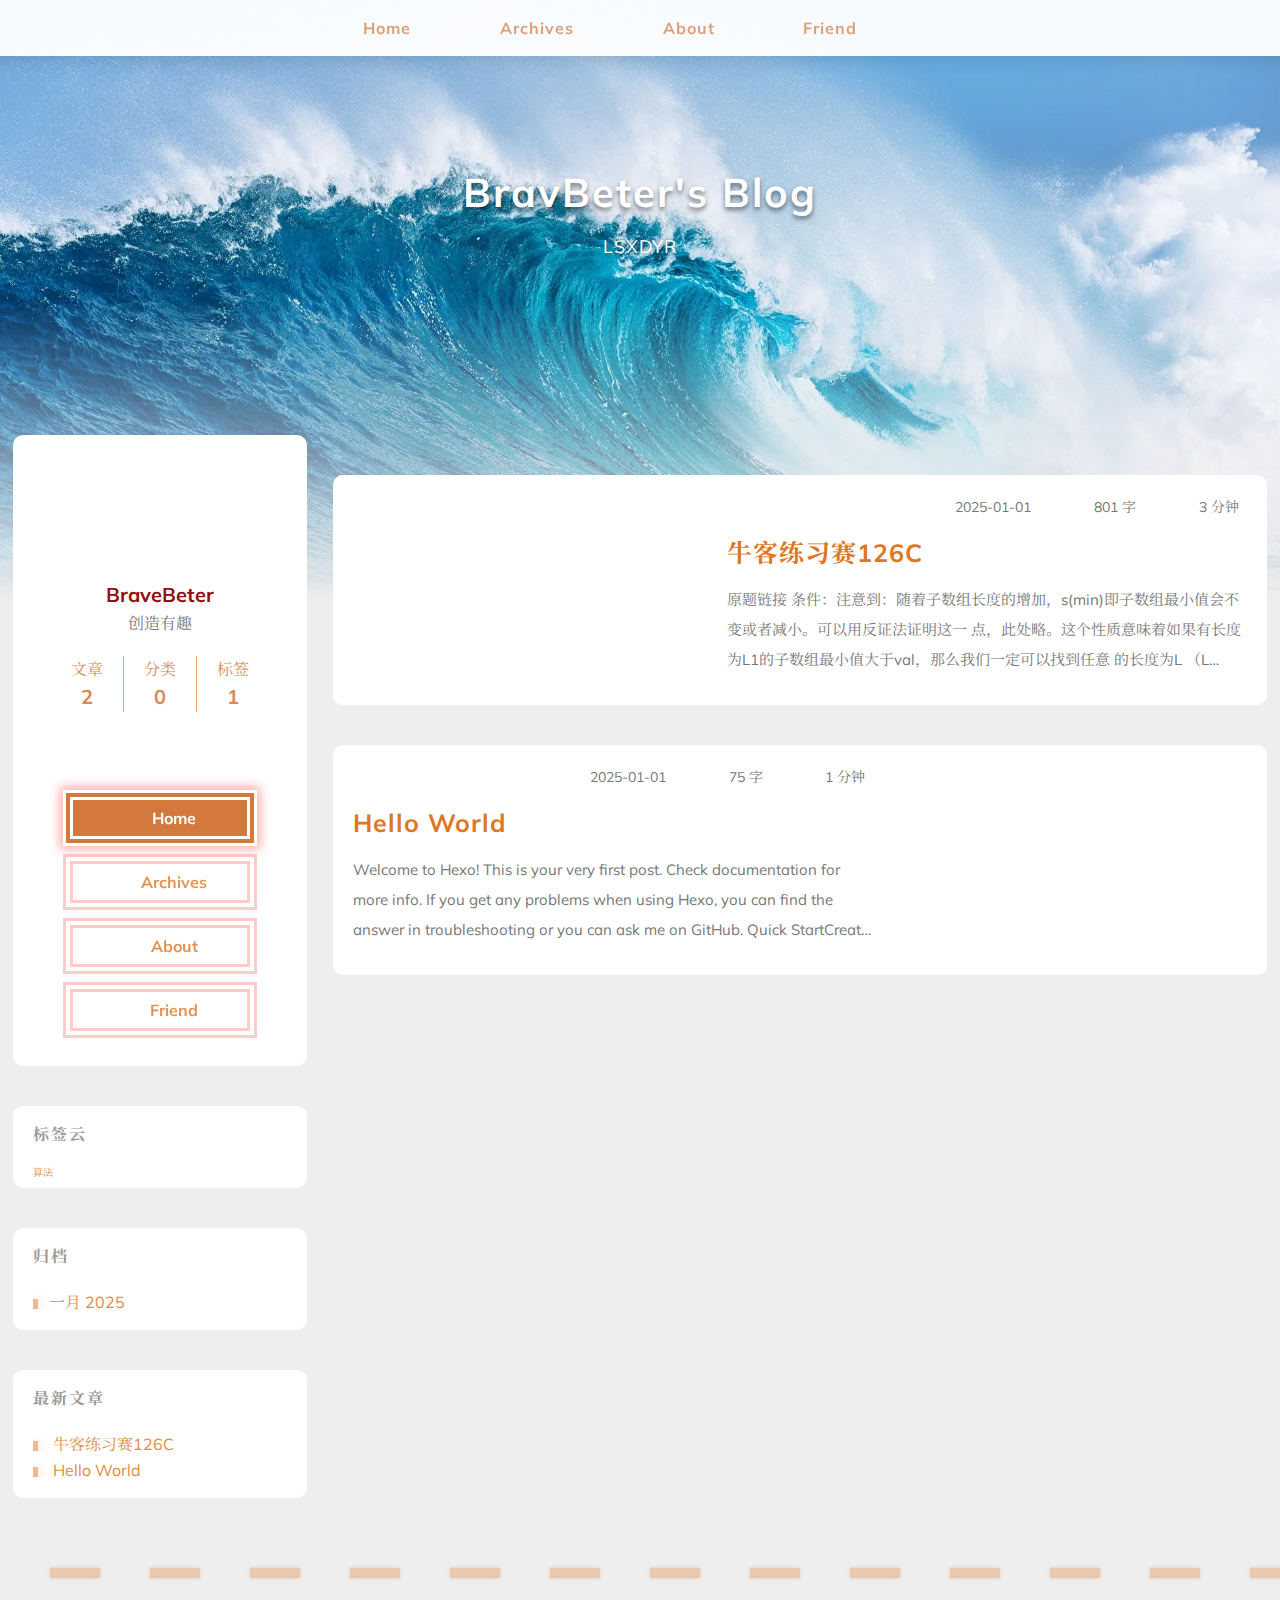
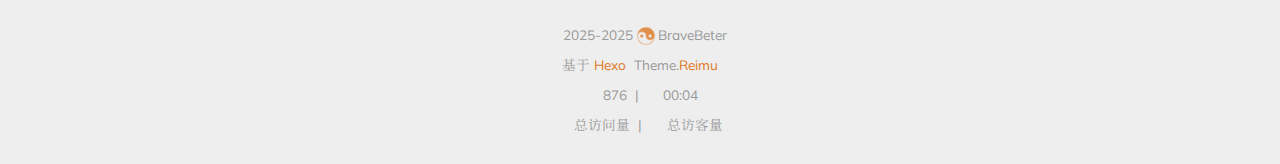
==== commit 6deaad0c: "Site updated: 2025-01-02 18:05:39" ====
--- a/index.html
+++ b/index.html
@@ -149,28 +149,28 @@
           <div class="main-nav-icon icon rotate">
             &#xe62b;
           </div>
-          <a class="main-nav-link" href="/">首页</a>
+          <a class="main-nav-link" href="/">Home</a>
         </span>
       
         <span class="main-nav-link-wrap">
           <div class="main-nav-icon icon rotate">
             &#xe62b;
           </div>
-          <a class="main-nav-link" href="/archives">文章</a>
+          <a class="main-nav-link" href="/archives">Archives</a>
         </span>
       
         <span class="main-nav-link-wrap">
           <div class="main-nav-icon icon rotate">
             &#xe62b;
           </div>
-          <a class="main-nav-link" href="/about">关于</a>
+          <a class="main-nav-link" href="/about">About</a>
         </span>
       
         <span class="main-nav-link-wrap">
           <div class="main-nav-icon icon rotate">
             &#xe62b;
           </div>
-          <a class="main-nav-link" href="/friend">友情链接</a>
+          <a class="main-nav-link" href="/friend">Friend</a>
         </span>
       
     
@@ -254,35 +254,35 @@
   
     
       <div class="sidebar-menu-link-wrap">
-        <a class="sidebar-menu-link-dummy" href="/" aria-label="首页"></a>
+        <a class="sidebar-menu-link-dummy" href="/" aria-label="Home"></a>
         <div class="sidebar-menu-icon icon rotate">
           &#xe62b;
         </div>
-        <div class="sidebar-menu-link">首页</div>
+        <div class="sidebar-menu-link">Home</div>
       </div>
     
       <div class="sidebar-menu-link-wrap">
-        <a class="sidebar-menu-link-dummy" href="/archives" aria-label="文章"></a>
+        <a class="sidebar-menu-link-dummy" href="/archives" aria-label="Archives"></a>
         <div class="sidebar-menu-icon icon rotate">
           &#xe62b;
         </div>
-        <div class="sidebar-menu-link">文章</div>
+        <div class="sidebar-menu-link">Archives</div>
       </div>
     
       <div class="sidebar-menu-link-wrap">
-        <a class="sidebar-menu-link-dummy" href="/about" aria-label="关于"></a>
+        <a class="sidebar-menu-link-dummy" href="/about" aria-label="About"></a>
         <div class="sidebar-menu-icon icon rotate">
           &#xe62b;
         </div>
-        <div class="sidebar-menu-link">关于</div>
+        <div class="sidebar-menu-link">About</div>
       </div>
     
       <div class="sidebar-menu-link-wrap">
-        <a class="sidebar-menu-link-dummy" href="/friend" aria-label="友情链接"></a>
+        <a class="sidebar-menu-link-dummy" href="/friend" aria-label="Friend"></a>
         <div class="sidebar-menu-icon icon rotate">
           &#xe62b;
         </div>
-        <div class="sidebar-menu-link">友情链接</div>
+        <div class="sidebar-menu-link">Friend</div>
       </div>
     
   
@@ -508,35 +508,35 @@
   
     
       <div class="sidebar-menu-link-wrap">
-        <a class="sidebar-menu-link-dummy" href="/" aria-label="首页"></a>
+        <a class="sidebar-menu-link-dummy" href="/" aria-label="Home"></a>
         <div class="sidebar-menu-icon icon rotate">
           &#xe62b;
         </div>
-        <div class="sidebar-menu-link">首页</div>
+        <div class="sidebar-menu-link">Home</div>
       </div>
     
       <div class="sidebar-menu-link-wrap">
-        <a class="sidebar-menu-link-dummy" href="/archives" aria-label="文章"></a>
+        <a class="sidebar-menu-link-dummy" href="/archives" aria-label="Archives"></a>
         <div class="sidebar-menu-icon icon rotate">
           &#xe62b;
         </div>
-        <div class="sidebar-menu-link">文章</div>
+        <div class="sidebar-menu-link">Archives</div>
       </div>
     
       <div class="sidebar-menu-link-wrap">
-        <a class="sidebar-menu-link-dummy" href="/about" aria-label="关于"></a>
+        <a class="sidebar-menu-link-dummy" href="/about" aria-label="About"></a>
         <div class="sidebar-menu-icon icon rotate">
           &#xe62b;
         </div>
-        <div class="sidebar-menu-link">关于</div>
+        <div class="sidebar-menu-link">About</div>
       </div>
     
       <div class="sidebar-menu-link-wrap">
-        <a class="sidebar-menu-link-dummy" href="/friend" aria-label="友情链接"></a>
+        <a class="sidebar-menu-link-dummy" href="/friend" aria-label="Friend"></a>
         <div class="sidebar-menu-icon icon rotate">
           &#xe62b;
         </div>
-        <div class="sidebar-menu-link">友情链接</div>
+        <div class="sidebar-menu-link">Friend</div>
       </div>
     
   
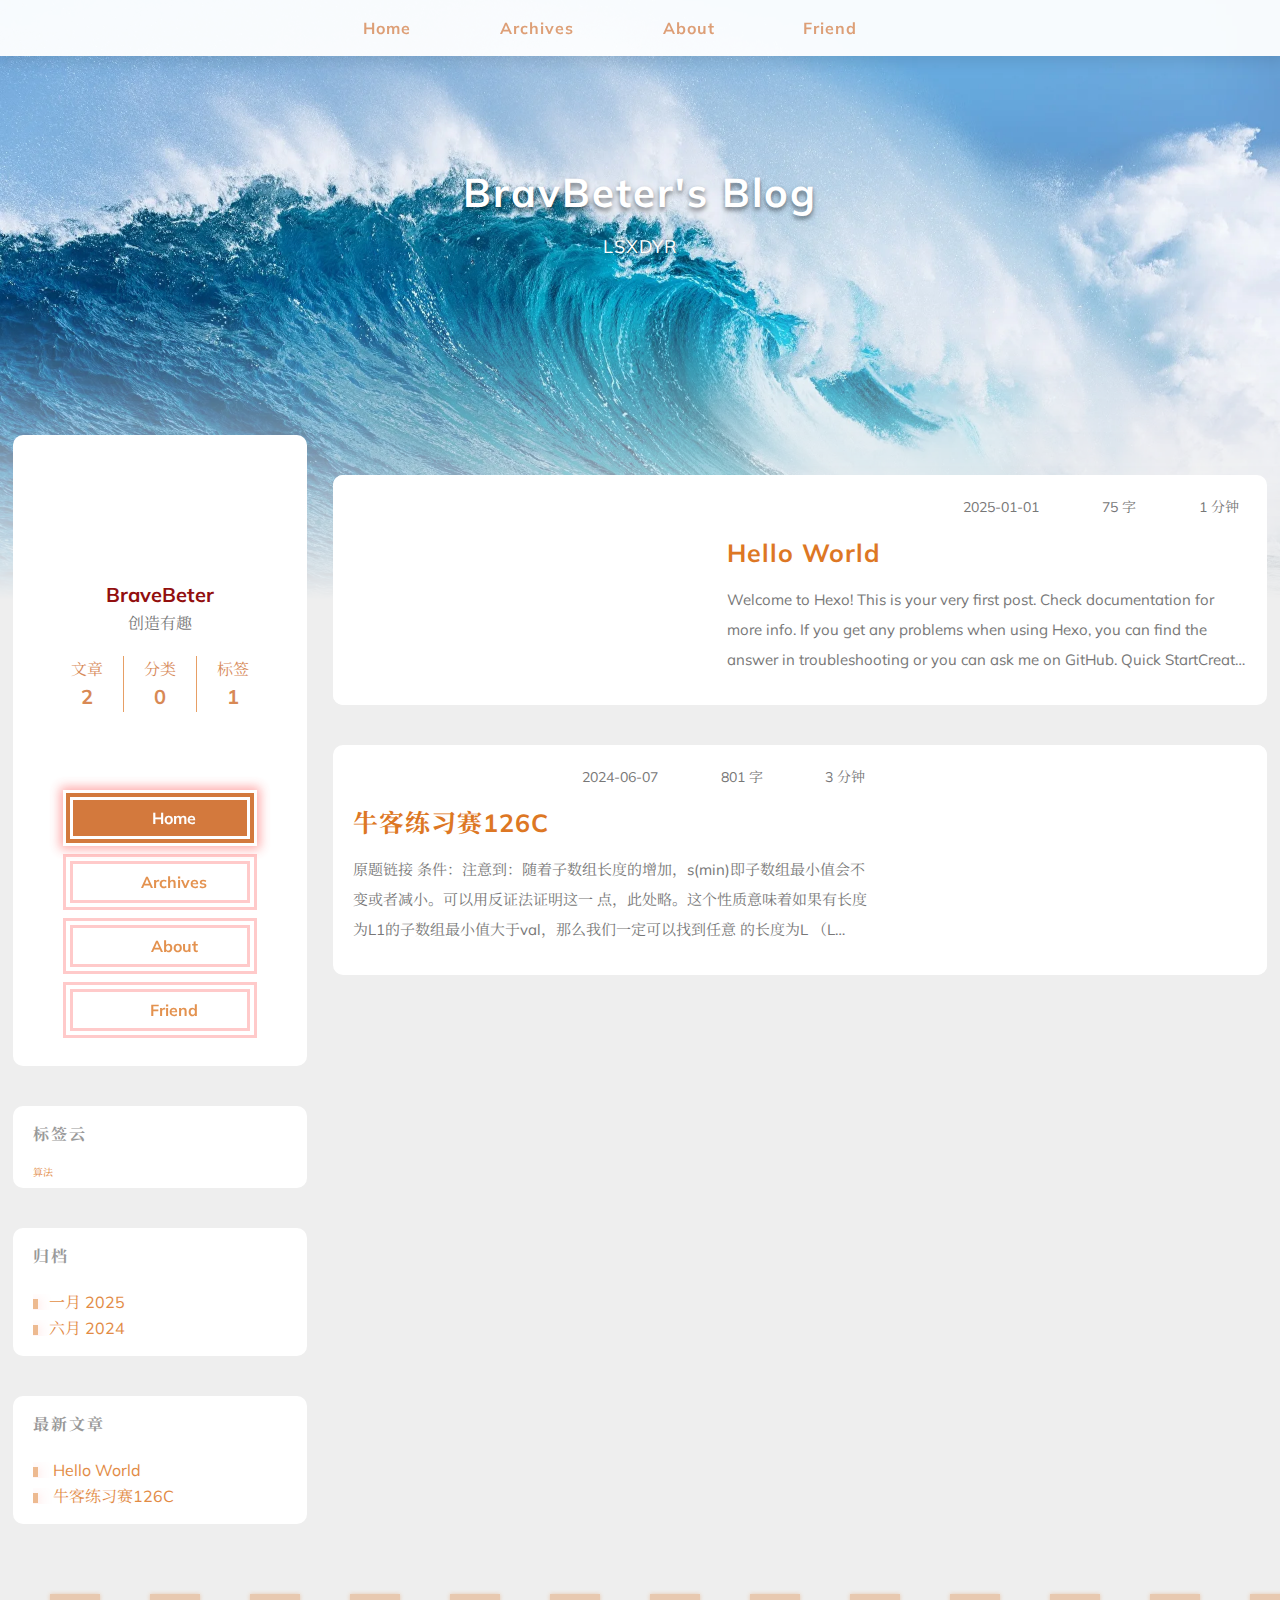
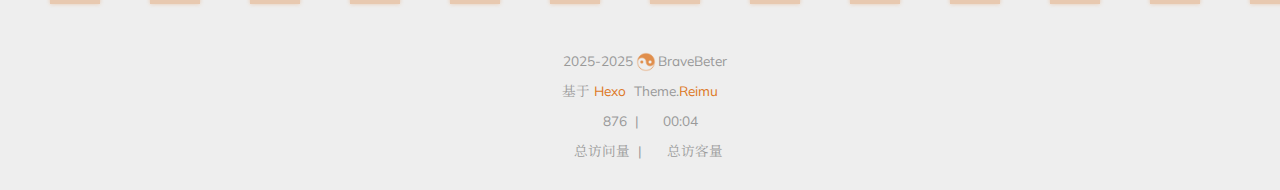
==== commit f66d8821: "Site updated: 2025-01-02 18:31:17" ====
--- a/index.html
+++ b/index.html
@@ -316,7 +316,7 @@
     <div class="widget-wrap" data-aos="fade-up">
       <h3 class="widget-title">归档</h3>
       <div class="widget">
-        <ul class="archive-list"><li class="archive-list-item"><a class="archive-list-link" href="/archives/2025/01/">一月 2025</a></li></ul>
+        <ul class="archive-list"><li class="archive-list-item"><a class="archive-list-link" href="/archives/2025/01/">一月 2025</a></li><li class="archive-list-item"><a class="archive-list-link" href="/archives/2024/06/">六月 2024</a></li></ul>
       </div>
     </div>
   </div>
@@ -331,11 +331,11 @@
         <ul>
           
             <li>
-              <a href="/2025/01/01/%E7%89%9B%E5%AE%A2%E7%BB%83%E4%B9%A0%E8%B5%9B126C/?">牛客练习赛126C</a>
+              <a href="/2025/01/01/hello-world/?">Hello World</a>
             </li>
           
             <li>
-              <a href="/2025/01/01/hello-world/?">Hello World</a>
+              <a href="/2024/06/07/%E7%89%9B%E5%AE%A2%E7%BB%83%E4%B9%A0%E8%B5%9B126C/?">牛客练习赛126C</a>
             </li>
           
         </ul>
@@ -363,38 +363,10 @@
     <div class="post-wrapper">
   <div class="post-wrap-left" data-aos="fade-up">
     
-      <a class="post-link" href="/2025/01/01/%E7%89%9B%E5%AE%A2%E7%BB%83%E4%B9%A0%E8%B5%9B126C/?" aria-label="牛客练习赛126C"></a>
+      <a class="post-link" href="/2025/01/01/hello-world/?" aria-label="Hello World"></a>
     
     
     <div class="post-cover-left">
-      
-        <img data-src="/images/windows.webp" data-sizes="auto" alt="牛客练习赛126C" class="lazyload">
-      
-    </div>
-    <div class="post-info">
-      <div class="post-meta">
-        <span><span class="icon-calendar"></span>2025-01-01</span>
-        <span><span class="icon-pencil"></span>801 字</span>
-        <span><span class="icon-clock"></span>3 分钟</span>
-      </div>
-      <h2 class="post-title">牛客练习赛126C</h2>
-      <article class="post-article">
-        
-           原题链接 条件：注意到：随着子数组长度的增加，s(min)即子数组最小值会不变或者减小。可以用反证法证明这一    点，此处略。这个性质意味着如果有长度为L1的子数组最小值大于val，那么我们一定可以找到任意    的长度为L （L &amp;lt;&amp;#x3D; L1）且最小值大于val的子数组。
-思路：我们不是直接求出对于任一长度为L的子数组的最大min(s),而是对于每一个nums[i]，以下标i开始往两边寻找，能维持最小值为nums[i]的最大子数组长度。这个可以通过单调栈来处理,寻找对于nums[i]左右两边第一个小于nums[i]的数记录其下标，然后求出对于每个i所能维持的最大长度存入re
-        
-      </article>
-    </div>
-  </div>
-</div>
-  
-    <div class="post-wrapper">
-  <div class="post-wrap-right" data-aos="fade-up">
-    
-      <a class="post-link" href="/2025/01/01/hello-world/?" aria-label="Hello World"></a>
-    
-    
-    <div class="post-cover-right">
       
         <img data-src="/images/sky.webp" data-sizes="auto" alt="Hello World" class="lazyload">
       
@@ -413,6 +385,34 @@
 
 More info: Writing
 Run server1$ hexo ser
+        
+      </article>
+    </div>
+  </div>
+</div>
+  
+    <div class="post-wrapper">
+  <div class="post-wrap-right" data-aos="fade-up">
+    
+      <a class="post-link" href="/2024/06/07/%E7%89%9B%E5%AE%A2%E7%BB%83%E4%B9%A0%E8%B5%9B126C/?" aria-label="牛客练习赛126C"></a>
+    
+    
+    <div class="post-cover-right">
+      
+        <img data-src="/images/windows.webp" data-sizes="auto" alt="牛客练习赛126C" class="lazyload">
+      
+    </div>
+    <div class="post-info">
+      <div class="post-meta">
+        <span><span class="icon-calendar"></span>2024-06-07</span>
+        <span><span class="icon-pencil"></span>801 字</span>
+        <span><span class="icon-clock"></span>3 分钟</span>
+      </div>
+      <h2 class="post-title">牛客练习赛126C</h2>
+      <article class="post-article">
+        
+           原题链接 条件：注意到：随着子数组长度的增加，s(min)即子数组最小值会不变或者减小。可以用反证法证明这一    点，此处略。这个性质意味着如果有长度为L1的子数组最小值大于val，那么我们一定可以找到任意    的长度为L （L &amp;lt;&amp;#x3D; L1）且最小值大于val的子数组。
+思路：我们不是直接求出对于任一长度为L的子数组的最大min(s),而是对于每一个nums[i]，以下标i开始往两边寻找，能维持最小值为nums[i]的最大子数组长度。这个可以通过单调栈来处理,寻找对于nums[i]左右两边第一个小于nums[i]的数记录其下标，然后求出对于每个i所能维持的最大长度存入re
         
       </article>
     </div>
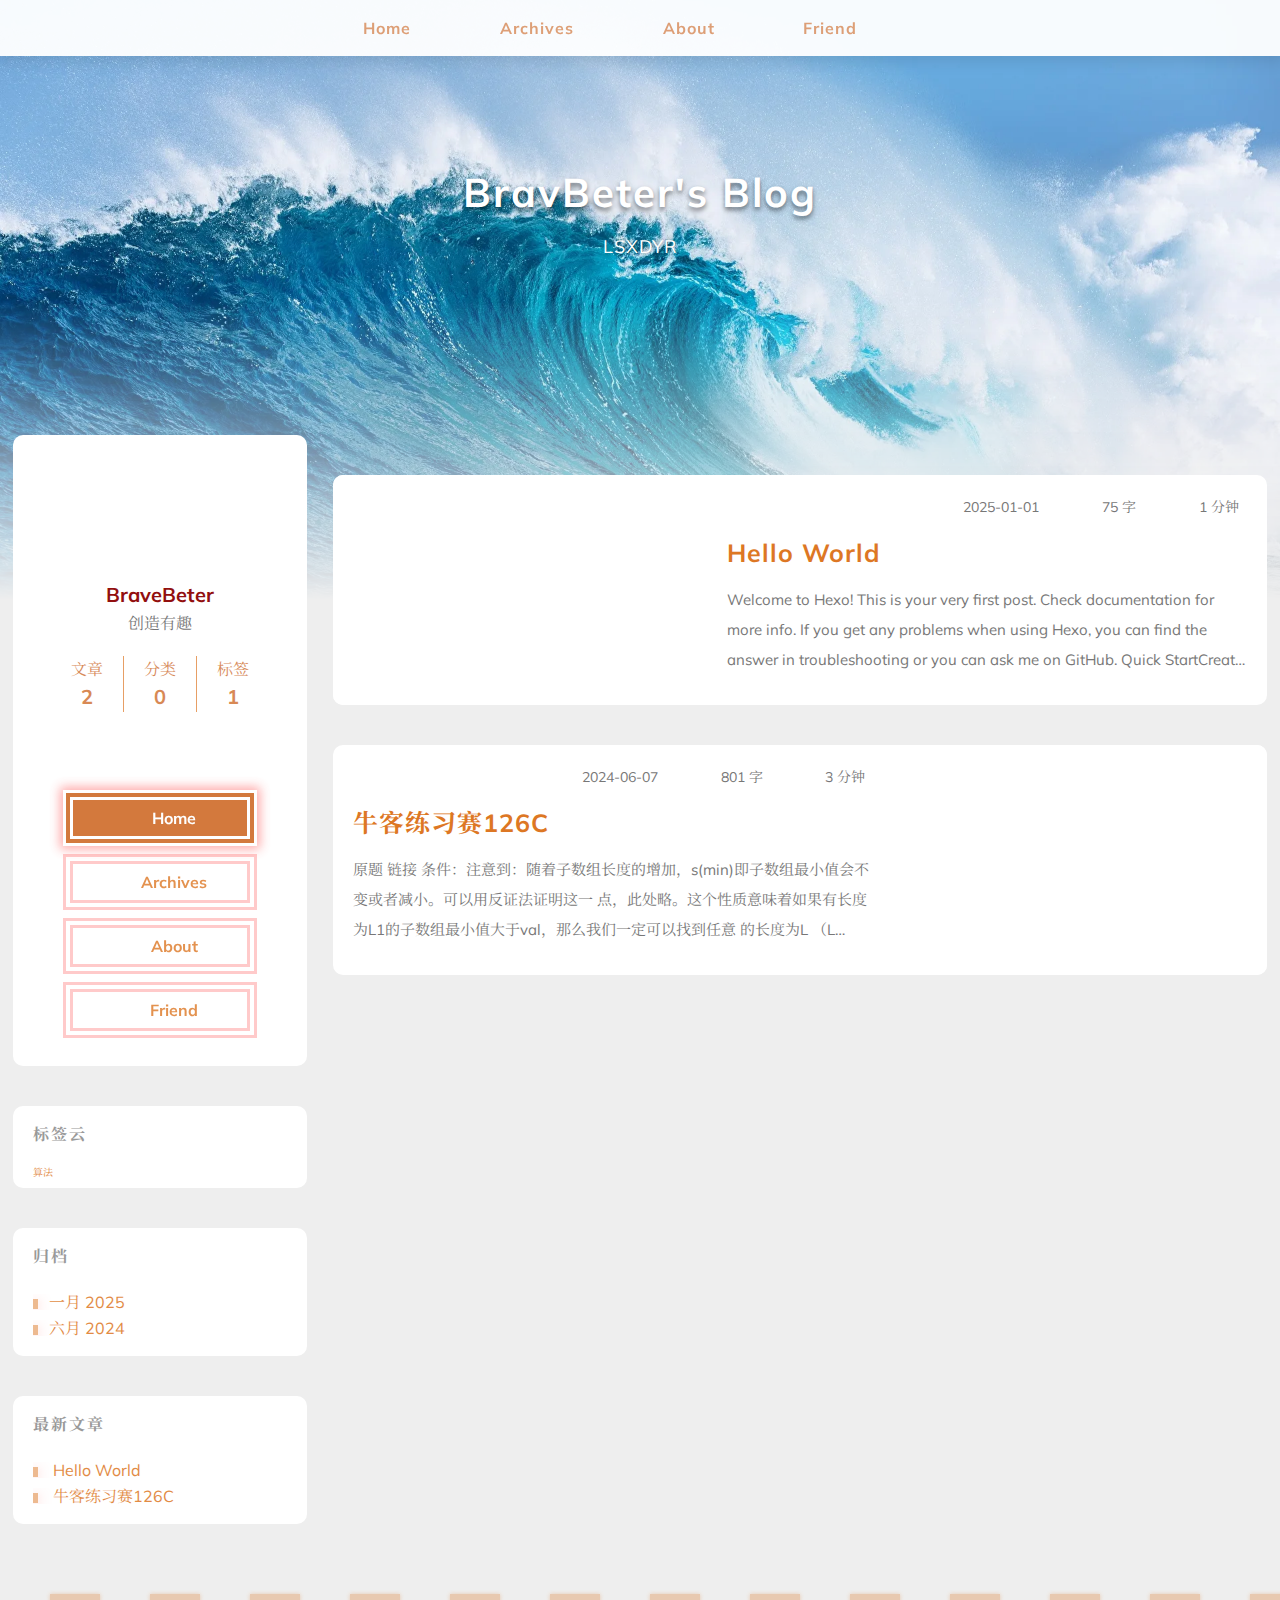
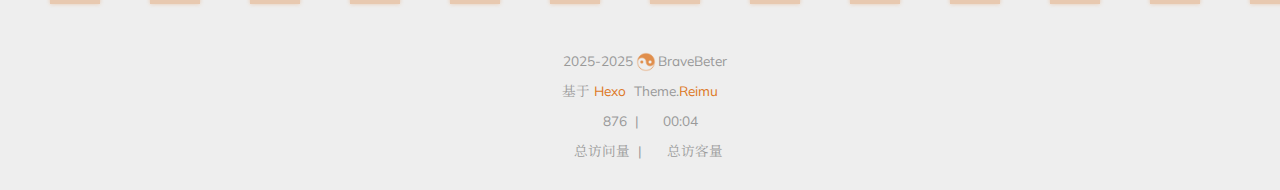
==== commit 5e10b83f: "Site updated: 2025-01-03 20:52:19" ====
--- a/index.html
+++ b/index.html
@@ -411,7 +411,7 @@
       <h2 class="post-title">牛客练习赛126C</h2>
       <article class="post-article">
         
-           原题链接 条件：注意到：随着子数组长度的增加，s(min)即子数组最小值会不变或者减小。可以用反证法证明这一    点，此处略。这个性质意味着如果有长度为L1的子数组最小值大于val，那么我们一定可以找到任意    的长度为L （L &amp;lt;&amp;#x3D; L1）且最小值大于val的子数组。
+          原题 链接 条件：注意到：随着子数组长度的增加，s(min)即子数组最小值会不变或者减小。可以用反证法证明这一    点，此处略。这个性质意味着如果有长度为L1的子数组最小值大于val，那么我们一定可以找到任意    的长度为L （L &amp;lt;&amp;#x3D; L1）且最小值大于val的子数组。
 思路：我们不是直接求出对于任一长度为L的子数组的最大min(s),而是对于每一个nums[i]，以下标i开始往两边寻找，能维持最小值为nums[i]的最大子数组长度。这个可以通过单调栈来处理,寻找对于nums[i]左右两边第一个小于nums[i]的数记录其下标，然后求出对于每个i所能维持的最大长度存入re
         
       </article>
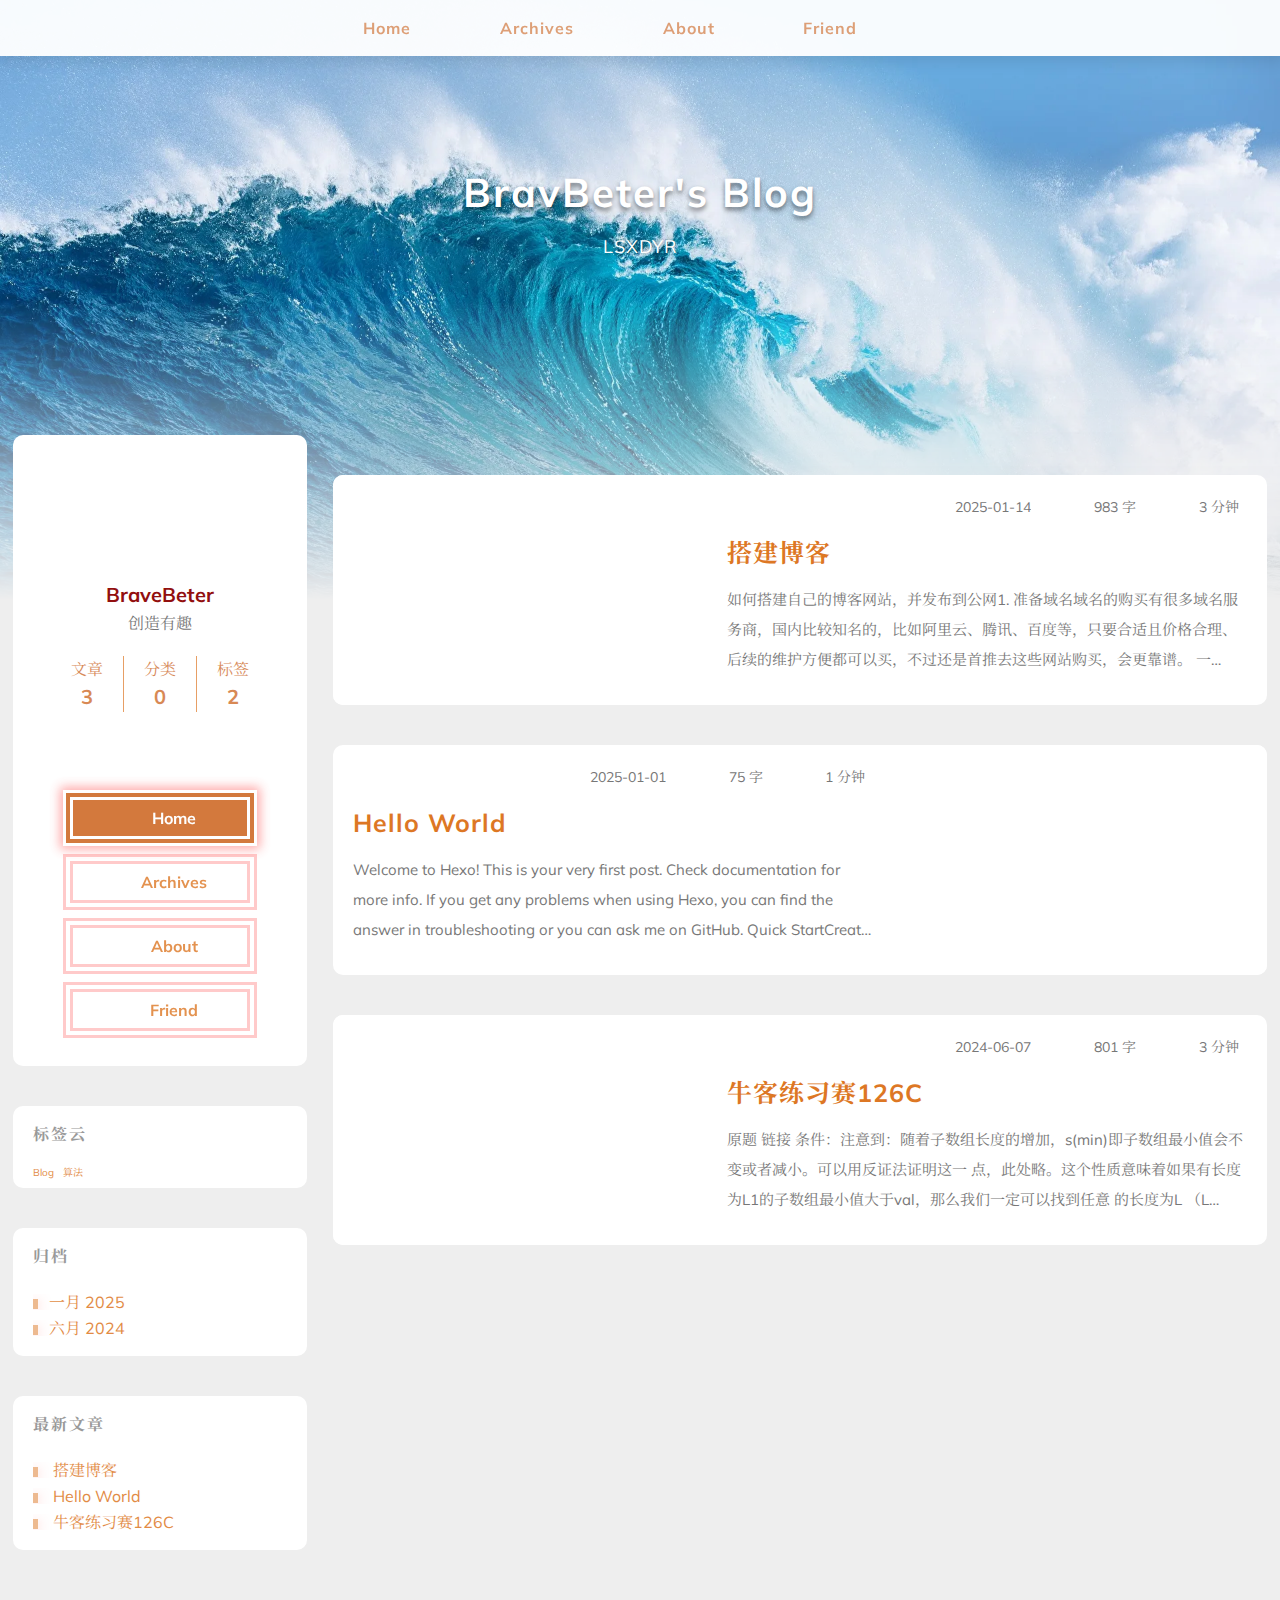
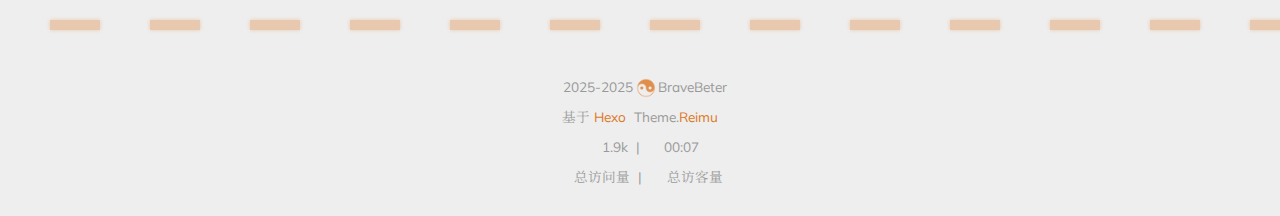
==== commit 07a22d36: "Site updated: 2025-01-14 23:45:40" ====
--- a/index.html
+++ b/index.html
@@ -232,7 +232,7 @@
 <div class="sidebar-state">
   <div class="sidebar-state-article">
     <div>文章</div>
-    <div class="sidebar-state-number">2</div>
+    <div class="sidebar-state-number">3</div>
   </div>
   <div class="sidebar-state-category">
     <div>分类</div>
@@ -240,7 +240,7 @@
   </div>
   <div class="sidebar-state-tag">
     <div>标签</div>
-    <div class="sidebar-state-number">1</div>
+    <div class="sidebar-state-number">2</div>
   </div>
 </div>
 <div class="sidebar-social">
@@ -304,7 +304,7 @@
     <div class="widget-wrap" data-aos="fade-up">
       <h3 class="widget-title">标签云</h3>
       <div class="widget tagcloud">
-        <a href="/tags/%E7%AE%97%E6%B3%95/" style="font-size: 10px;">算法</a>
+        <a href="/tags/Blog/" style="font-size: 10px;">Blog</a> <a href="/tags/%E7%AE%97%E6%B3%95/" style="font-size: 10px;">算法</a>
       </div>
     </div>
   </div>
@@ -329,6 +329,10 @@
       <h3 class="widget-title">最新文章</h3>
       <div class="widget">
         <ul>
+          
+            <li>
+              <a href="/2025/01/14/%E6%90%AD%E5%BB%BA%E5%8D%9A%E5%AE%A2/?">搭建博客</a>
+            </li>
           
             <li>
               <a href="/2025/01/01/hello-world/?">Hello World</a>
@@ -363,10 +367,41 @@
     <div class="post-wrapper">
   <div class="post-wrap-left" data-aos="fade-up">
     
+      <a class="post-link" href="/2025/01/14/%E6%90%AD%E5%BB%BA%E5%8D%9A%E5%AE%A2/?" aria-label="搭建博客"></a>
+    
+    
+    <div class="post-cover-left">
+      
+        <img data-src="/images/windows.webp" data-sizes="auto" alt="搭建博客" class="lazyload">
+      
+    </div>
+    <div class="post-info">
+      <div class="post-meta">
+        <span><span class="icon-calendar"></span>2025-01-14</span>
+        <span><span class="icon-pencil"></span>983 字</span>
+        <span><span class="icon-clock"></span>3 分钟</span>
+      </div>
+      <h2 class="post-title">搭建博客</h2>
+      <article class="post-article">
+        
+          如何搭建自己的博客网站，并发布到公网1. 准备域名域名的购买有很多域名服务商，国内比较知名的，比如阿里云、腾讯、百度等，只要合适且价格合理、后续的维护方便都可以买，不过还是首推去这些网站购买，会更靠谱。
+
+一般.com为后缀的域名最贵，.top、.xyz、.cn相对便宜，只要不是名字特别珍贵，即使是.com也贵不到哪去。另外，注意实名制，验证各种信息即可。
+2. 选择博客框架，生成本地文件现在，开始介绍如何自己手搓利用框架生成博客。
+事实上，现在已经有很多成熟的博客框架可以帮助你快速生成一个博客，这里要使用的hexo就是其中之一利用框架生成博客，你只用关注于博客文章的撰写和维护，而不用考虑博客
+        
+      </article>
+    </div>
+  </div>
+</div>
+  
+    <div class="post-wrapper">
+  <div class="post-wrap-right" data-aos="fade-up">
+    
       <a class="post-link" href="/2025/01/01/hello-world/?" aria-label="Hello World"></a>
     
     
-    <div class="post-cover-left">
+    <div class="post-cover-right">
       
         <img data-src="/images/sky.webp" data-sizes="auto" alt="Hello World" class="lazyload">
       
@@ -392,12 +427,12 @@
 </div>
   
     <div class="post-wrapper">
-  <div class="post-wrap-right" data-aos="fade-up">
+  <div class="post-wrap-left" data-aos="fade-up">
     
       <a class="post-link" href="/2024/06/07/%E7%89%9B%E5%AE%A2%E7%BB%83%E4%B9%A0%E8%B5%9B126C/?" aria-label="牛客练习赛126C"></a>
     
     
-    <div class="post-cover-right">
+    <div class="post-cover-left">
       
         <img data-src="/images/windows.webp" data-sizes="auto" alt="牛客练习赛126C" class="lazyload">
       
@@ -447,10 +482,10 @@
     
       <div>
         <span class="icon-brush"></span>
-        876
+        1.9k
         &nbsp;|&nbsp;
         <span class="icon-coffee"></span>
-        00:04
+        00:07
       </div>
     
     
@@ -486,7 +521,7 @@
 <div class="sidebar-state">
   <div class="sidebar-state-article">
     <div>文章</div>
-    <div class="sidebar-state-number">2</div>
+    <div class="sidebar-state-number">3</div>
   </div>
   <div class="sidebar-state-category">
     <div>分类</div>
@@ -494,7 +529,7 @@
   </div>
   <div class="sidebar-state-tag">
     <div>标签</div>
-    <div class="sidebar-state-number">1</div>
+    <div class="sidebar-state-number">2</div>
   </div>
 </div>
 <div class="sidebar-social">
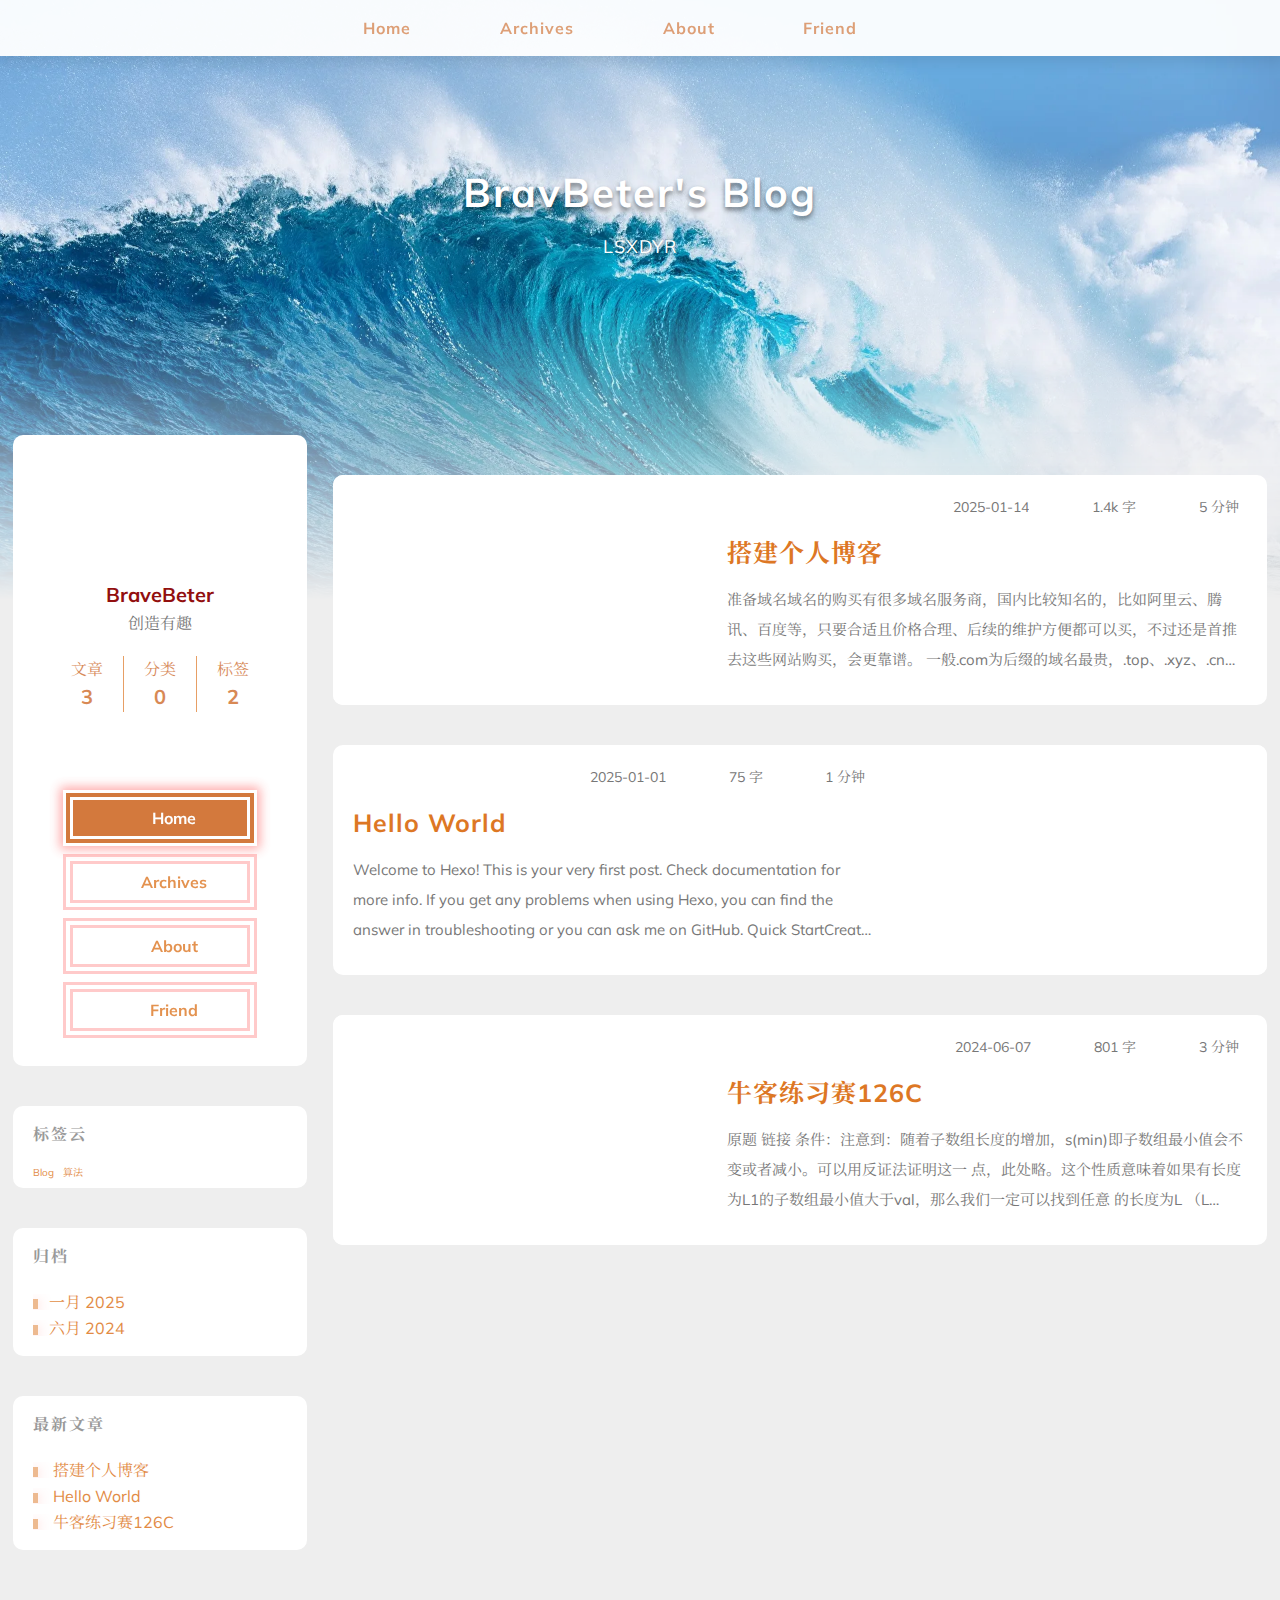
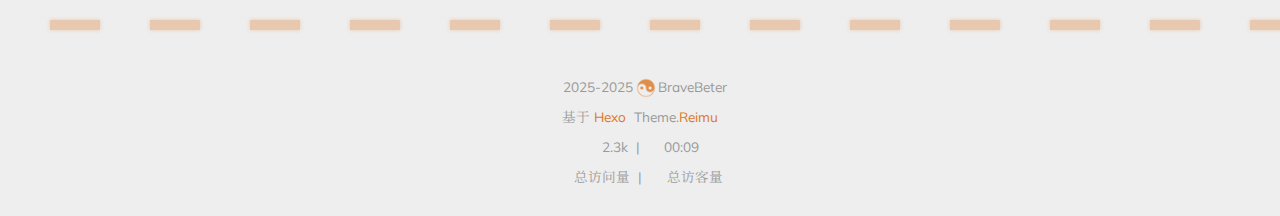
==== commit c026bcb6: "Site updated: 2025-01-15 16:13:06" ====
--- a/index.html
+++ b/index.html
@@ -331,7 +331,7 @@
         <ul>
           
             <li>
-              <a href="/2025/01/14/%E6%90%AD%E5%BB%BA%E5%8D%9A%E5%AE%A2/?">搭建博客</a>
+              <a href="/2025/01/14/%E6%90%AD%E5%BB%BA%E5%8D%9A%E5%AE%A2/?">搭建个人博客</a>
             </li>
           
             <li>
@@ -367,28 +367,27 @@
     <div class="post-wrapper">
   <div class="post-wrap-left" data-aos="fade-up">
     
-      <a class="post-link" href="/2025/01/14/%E6%90%AD%E5%BB%BA%E5%8D%9A%E5%AE%A2/?" aria-label="搭建博客"></a>
+      <a class="post-link" href="/2025/01/14/%E6%90%AD%E5%BB%BA%E5%8D%9A%E5%AE%A2/?" aria-label="搭建个人博客"></a>
     
     
     <div class="post-cover-left">
       
-        <img data-src="/images/windows.webp" data-sizes="auto" alt="搭建博客" class="lazyload">
+        <img data-src="/images/windows.webp" data-sizes="auto" alt="搭建个人博客" class="lazyload">
       
     </div>
     <div class="post-info">
       <div class="post-meta">
         <span><span class="icon-calendar"></span>2025-01-14</span>
-        <span><span class="icon-pencil"></span>983 字</span>
-        <span><span class="icon-clock"></span>3 分钟</span>
-      </div>
-      <h2 class="post-title">搭建博客</h2>
+        <span><span class="icon-pencil"></span>1.4k 字</span>
+        <span><span class="icon-clock"></span>5 分钟</span>
+      </div>
+      <h2 class="post-title">搭建个人博客</h2>
       <article class="post-article">
         
-          如何搭建自己的博客网站，并发布到公网1. 准备域名域名的购买有很多域名服务商，国内比较知名的，比如阿里云、腾讯、百度等，只要合适且价格合理、后续的维护方便都可以买，不过还是首推去这些网站购买，会更靠谱。
+          准备域名域名的购买有很多域名服务商，国内比较知名的，比如阿里云、腾讯、百度等，只要合适且价格合理、后续的维护方便都可以买，不过还是首推去这些网站购买，会更靠谱。
 
 一般.com为后缀的域名最贵，.top、.xyz、.cn相对便宜，只要不是名字特别珍贵，即使是.com也贵不到哪去。另外，注意实名制，验证各种信息即可。
-2. 选择博客框架，生成本地文件现在，开始介绍如何自己手搓利用框架生成博客。
-事实上，现在已经有很多成熟的博客框架可以帮助你快速生成一个博客，这里要使用的hexo就是其中之一利用框架生成博客，你只用关注于博客文章的撰写和维护，而不用考虑博客
+选择博客框架，生成本地文件现在，开始介绍如何自己手搓利用框架生成博客。事实上，现在已经有很多成熟的博客框架可以帮助你快速生成一个博客，这里要使用的hexo就是其中之一利用框架生成博客，你只用关注于博客文章的撰写和维护，而不用考虑博客网页本身框架的设计，我觉得这就好比，写代码直接下载
         
       </article>
     </div>
@@ -482,10 +481,10 @@
     
       <div>
         <span class="icon-brush"></span>
-        1.9k
+        2.3k
         &nbsp;|&nbsp;
         <span class="icon-coffee"></span>
-        00:07
+        00:09
       </div>
     
     
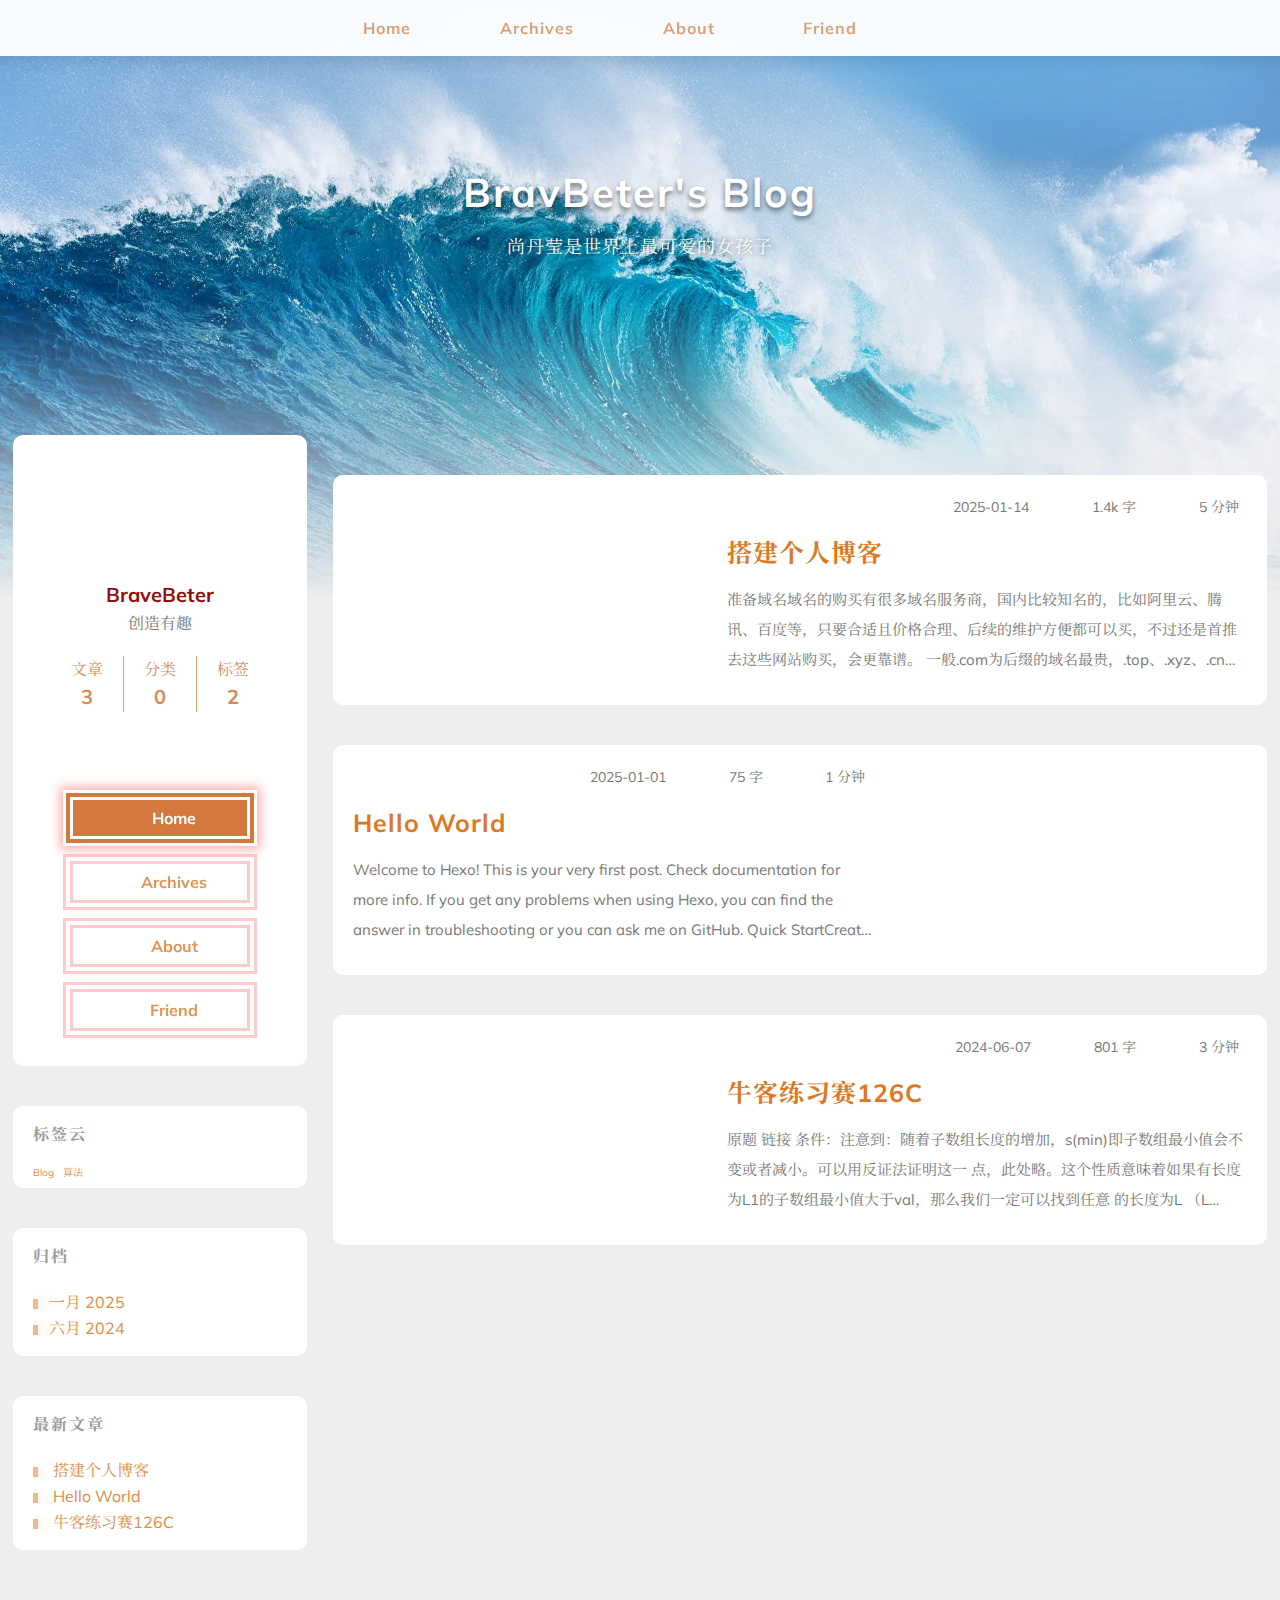
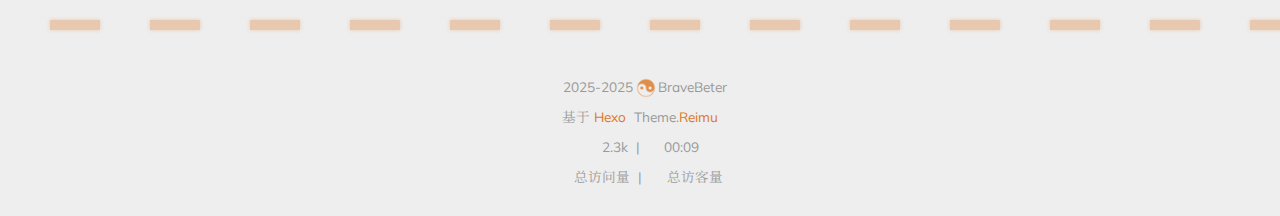
==== commit d30e5d38: "Site updated: 2025-01-15 17:22:54" ====
--- a/index.html
+++ b/index.html
@@ -207,7 +207,7 @@
         
         <h2 id="subtitle-wrap" data-aos="slide-down">
           
-            <a href="/" id="subtitle">LSXDYR</a>
+            <a href="/" id="subtitle">尚丹莹是世界上最可爱的女孩子</a>
           
         </h2>
       
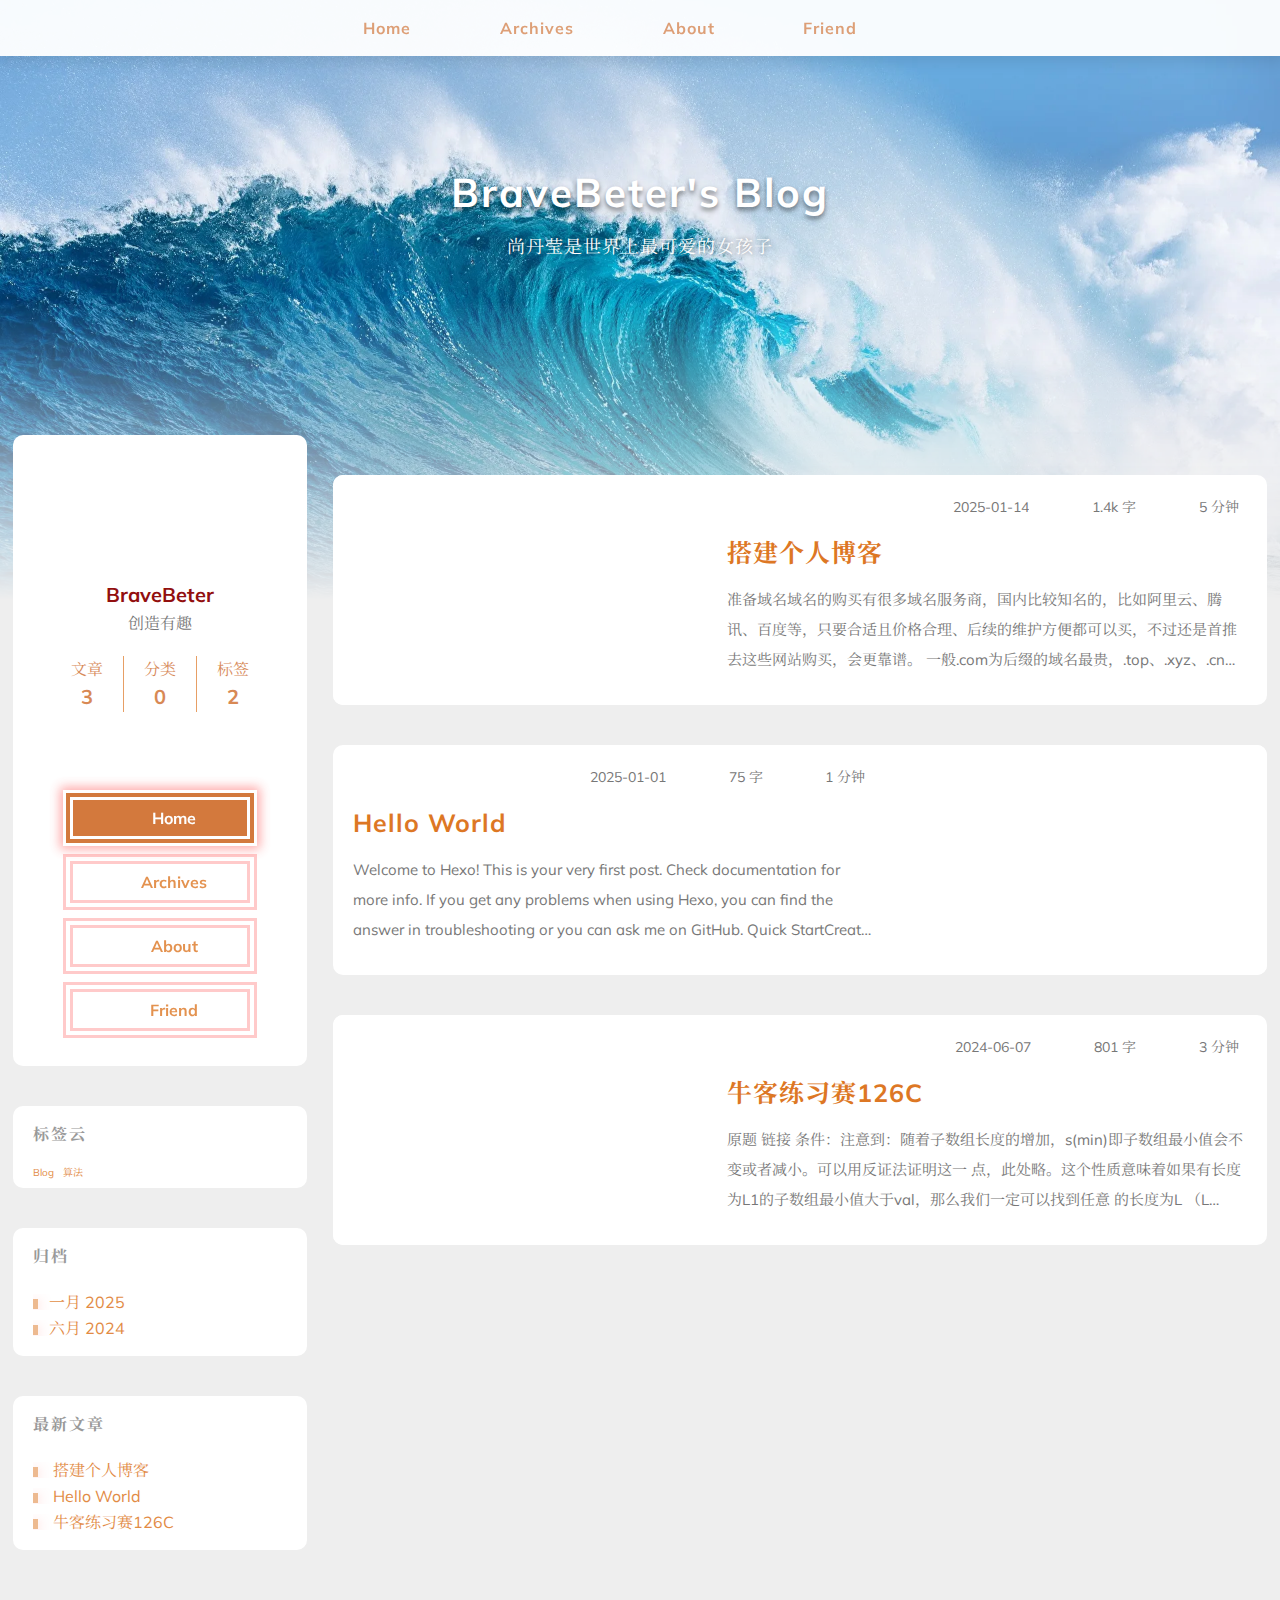
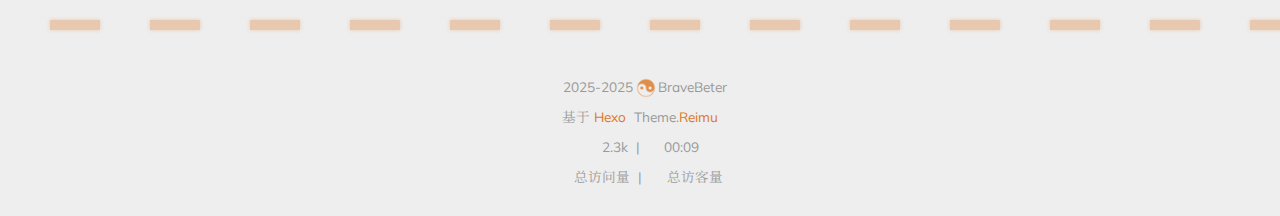
==== commit 75a5b981: "Site updated: 2025-01-15 22:39:56" ====
--- a/index.html
+++ b/index.html
@@ -39,7 +39,7 @@
   
   <title>
     
-    BravBeter&#39;s Blog
+    BraveBeter&#39;s Blog
   </title>
   <meta name="viewport" content="width=device-width, initial-scale=1, shrink-to-fit=no">
   <link rel="preconnect" href="https://fonts.gstatic.com/" crossorigin><link rel="preload" as="style" href="https://fonts.googleapis.com/css?family=Mulish:400,400italic,700,700italic%7CNoto%20Serif%20SC:400,400italic,700,700italic&display=swap"><link rel="stylesheet" href="https://fonts.googleapis.com/css?family=Mulish:400,400italic,700,700italic%7CNoto%20Serif%20SC:400,400italic,700,700italic&display=swap" media="print" onload="this.media&#x3D;&#39;all&#39;">
@@ -54,9 +54,9 @@
   
     <meta name="description" content="创造有趣">
 <meta property="og:type" content="website">
-<meta property="og:title" content="BravBeter&#39;s Blog">
+<meta property="og:title" content="BraveBeter&#39;s Blog">
 <meta property="og:url" content="http://www.bravebeter.com/index.html">
-<meta property="og:site_name" content="BravBeter&#39;s Blog">
+<meta property="og:site_name" content="BraveBeter&#39;s Blog">
 <meta property="og:description" content="创造有趣">
 <meta property="og:locale" content="zh_CN">
 <meta property="og:image" content="http://www.bravebeter.com/images/banner.webp">
@@ -66,7 +66,7 @@
 <meta name="twitter:image" content="http://www.bravebeter.com/images/banner.webp">
   
   
-    <link rel="alternate" href="/atom.xml" title="BravBeter's Blog" type="application/atom+xml">
+    <link rel="alternate" href="/atom.xml" title="BraveBeter's Blog" type="application/atom+xml">
   
   
     <link rel="shortcut icon" href="/images/favicon.ico">
@@ -199,7 +199,7 @@
         
         
           <a href="/" id="logo">
-            <h1 data-aos="slide-up">BravBeter&#39;s Blog</h1>
+            <h1 data-aos="slide-up">BraveBeter&#39;s Blog</h1>
           </a>
         
       
